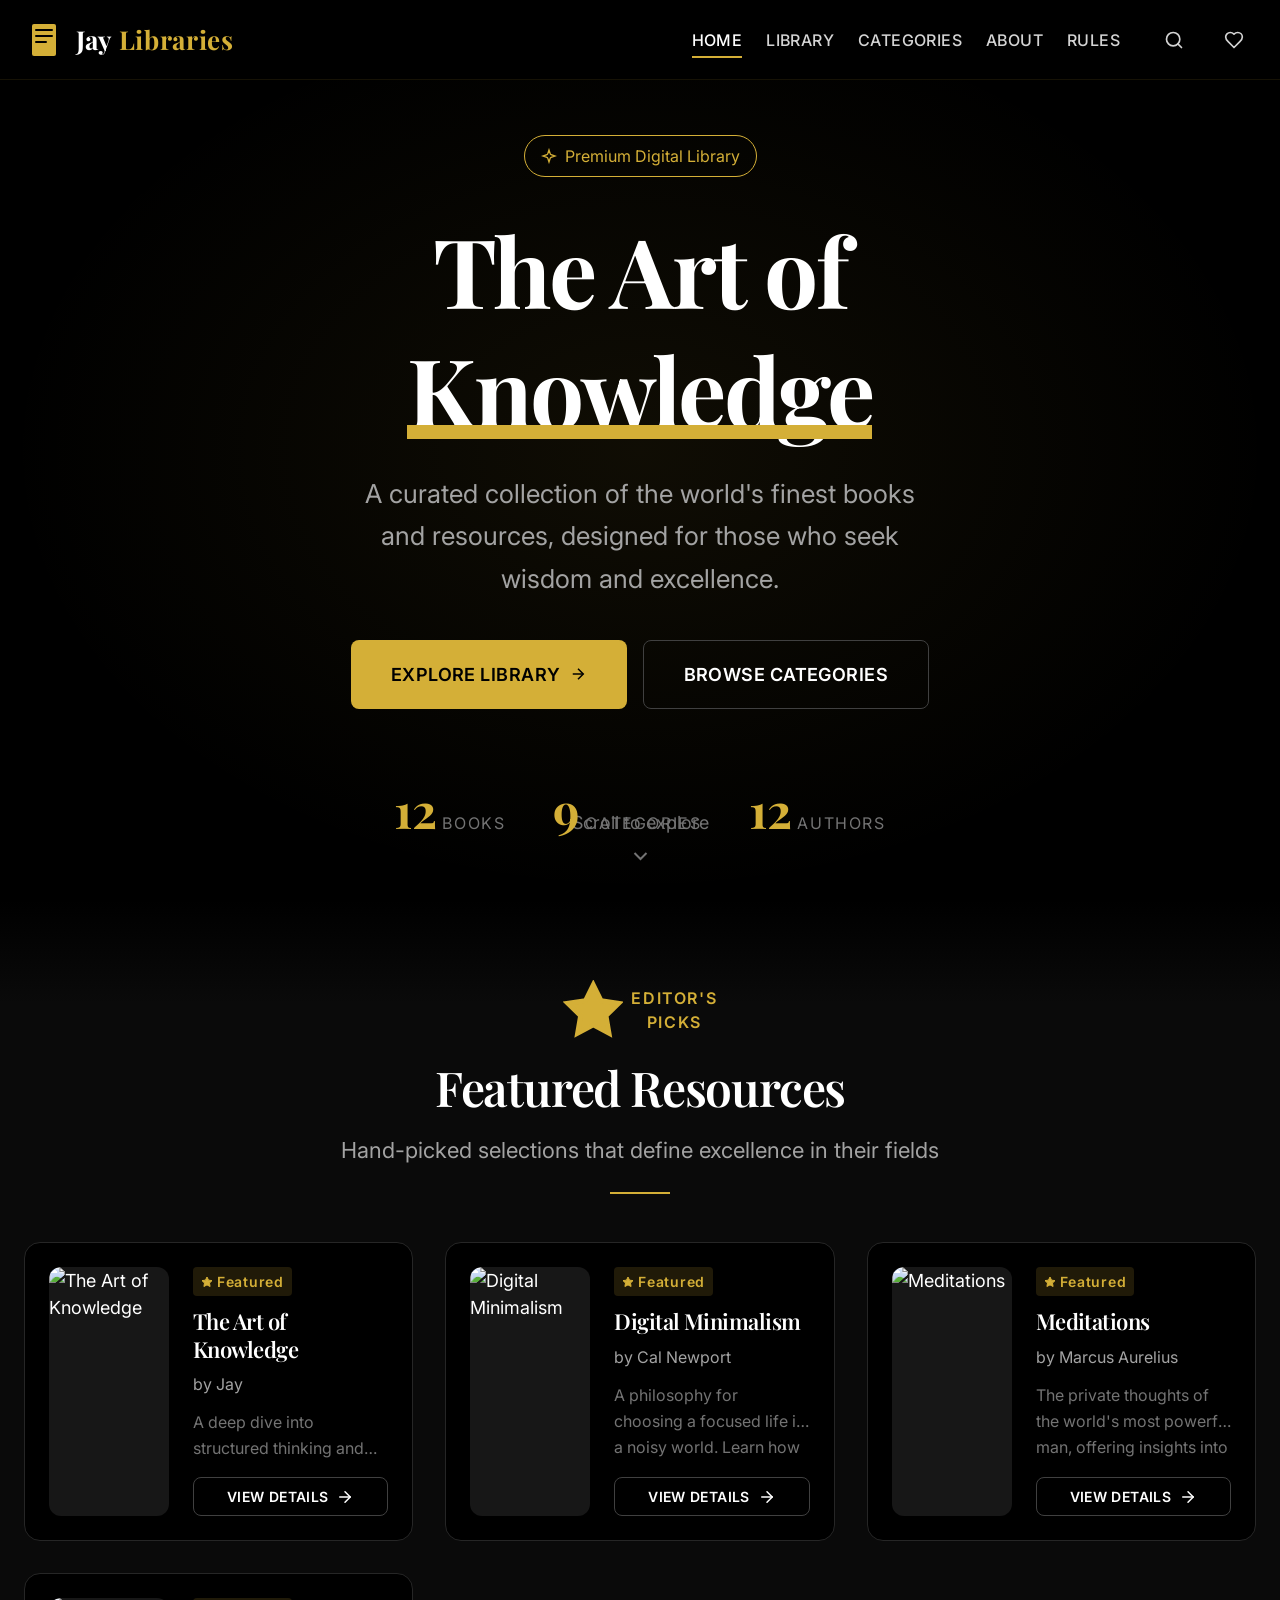
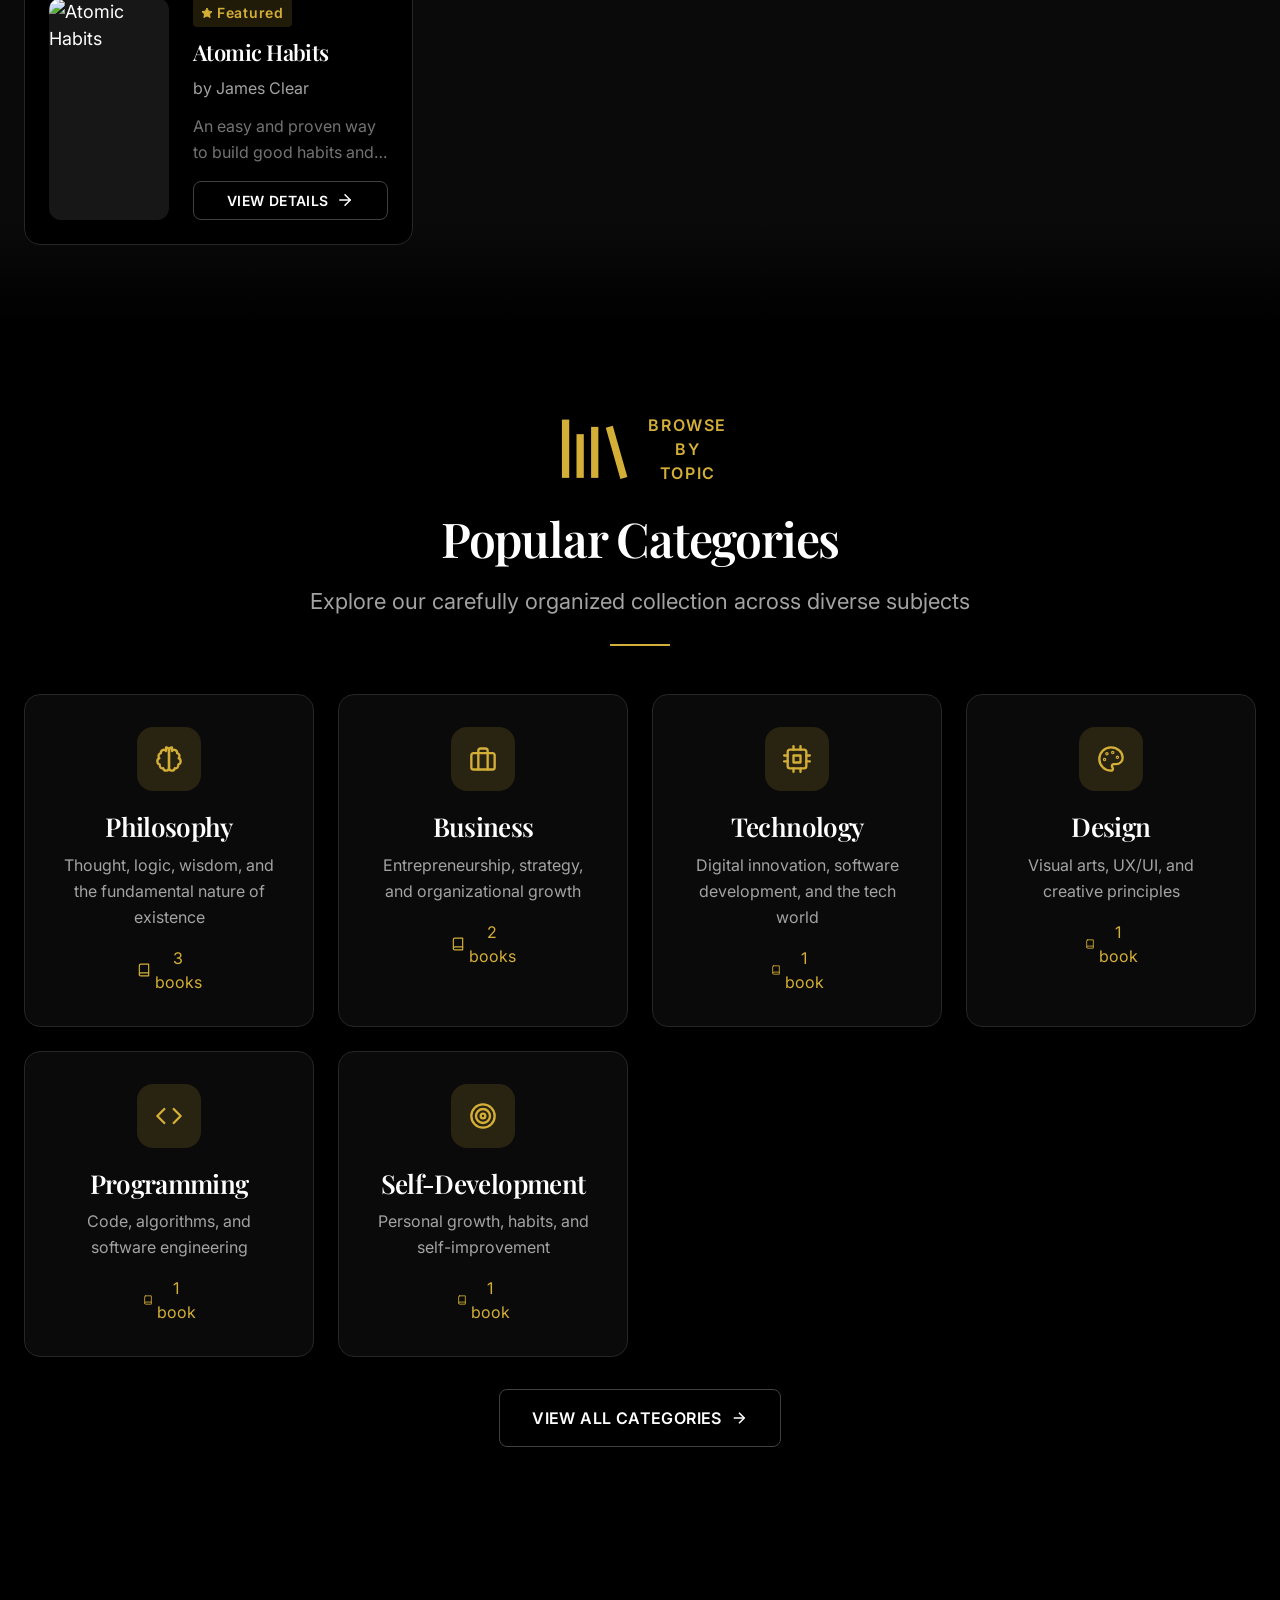
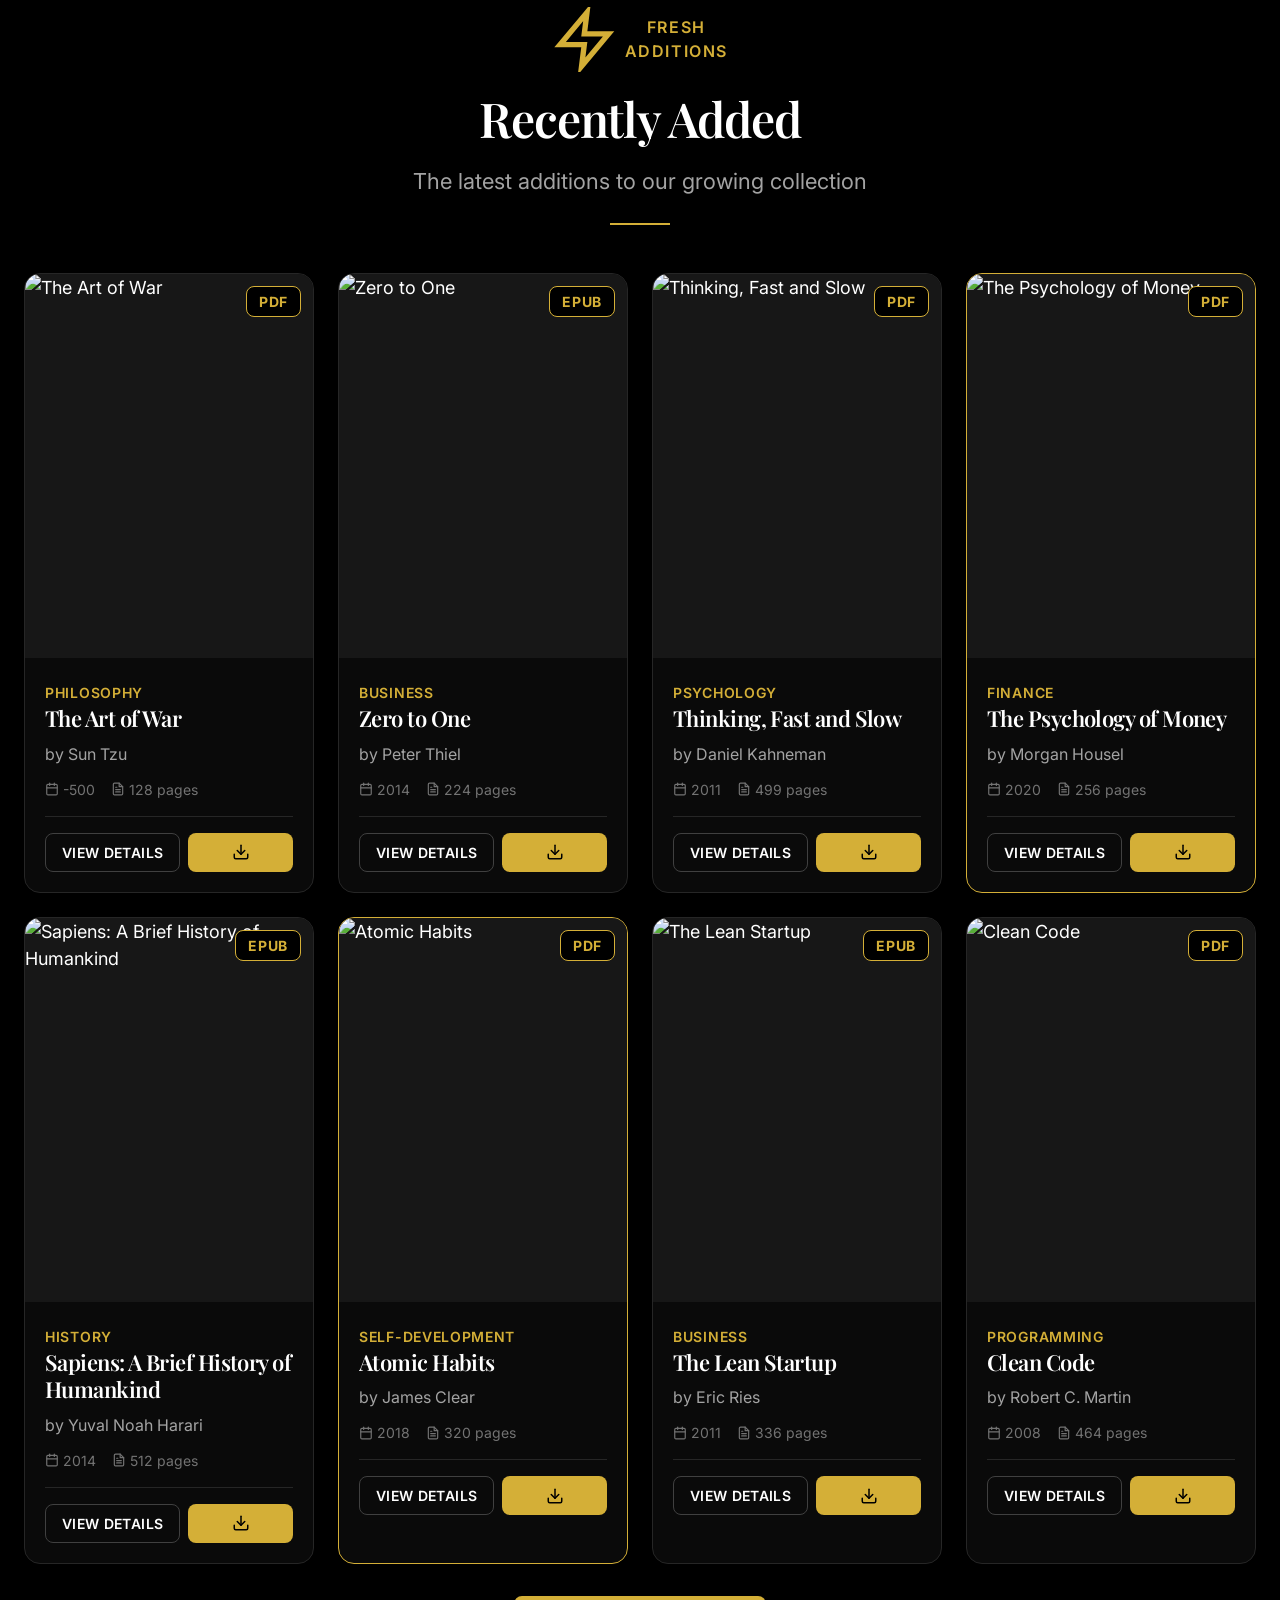
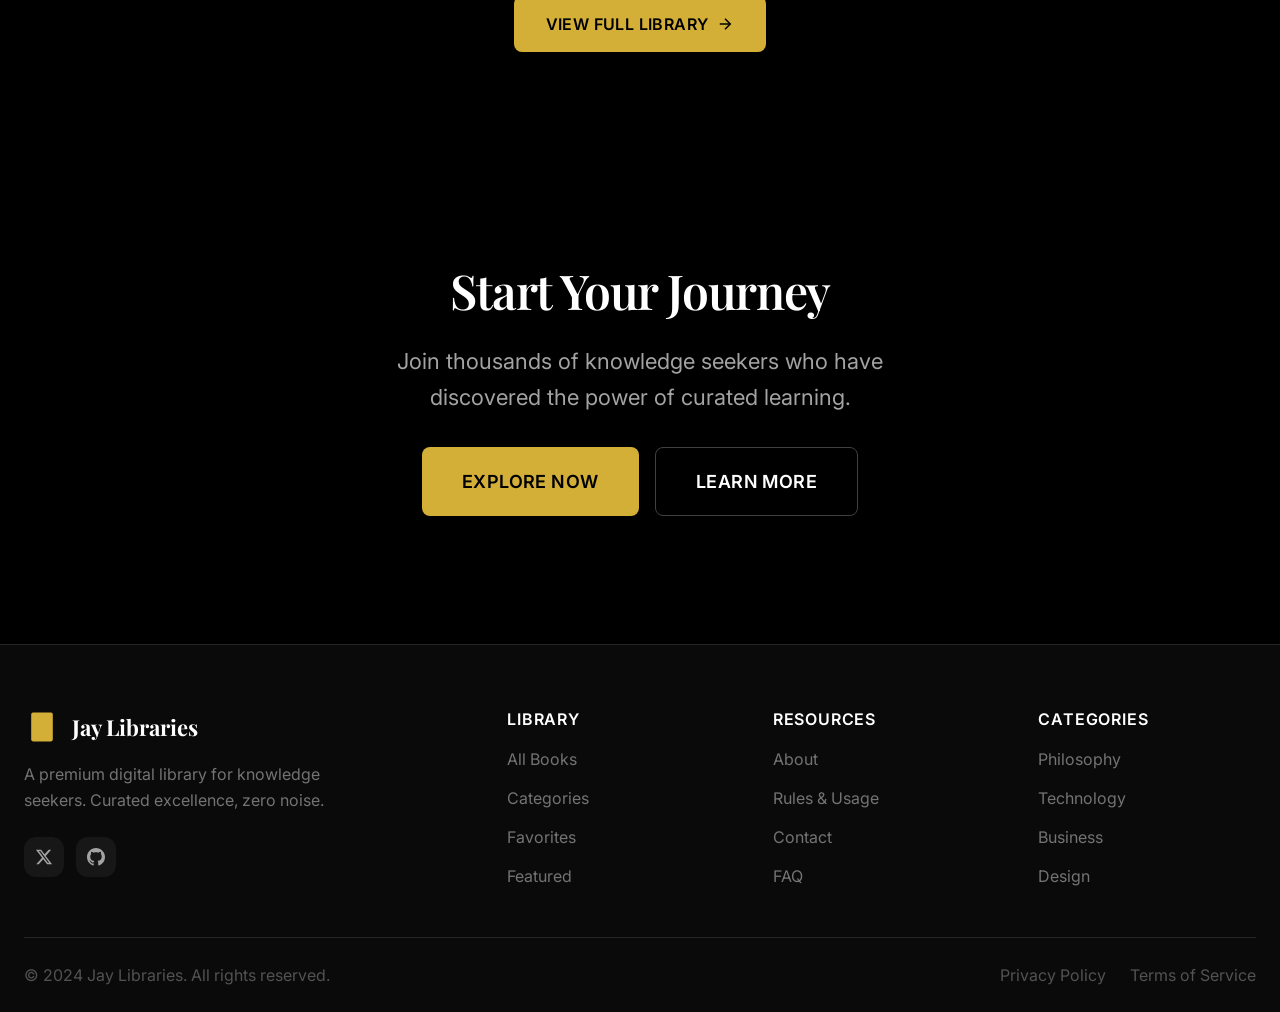
==== index.html @ 4706950d "Create index.html" ====
<!DOCTYPE html>
<html lang="en">
<head>
  <meta charset="UTF-8">
  <meta name="viewport" content="width=device-width, initial-scale=1.0">
  <meta name="description" content="Jay Libraries - A premium digital library platform for knowledge seekers. Discover curated books, articles, and resources.">
  <meta name="keywords" content="digital library, books, ebooks, knowledge, reading">
  <meta name="author" content="Jay Libraries">
  
  <!-- Open Graph -->
  <meta property="og:title" content="Jay Libraries - Premium Digital Library">
  <meta property="og:description" content="Discover curated books and resources for knowledge seekers.">
  <meta property="og:type" content="website">
  <meta property="og:url" content="https://jaylibraries.com">
  
  <!-- Favicon -->
  <link rel="icon" type="image/svg+xml" href="/assets/icons/favicon.svg">
  
  <!-- Fonts -->
  <link rel="preconnect" href="https://fonts.googleapis.com">
  <link rel="preconnect" href="https://fonts.gstatic.com" crossorigin>
  <link href="https://fonts.googleapis.com/css2?family=Inter:wght@400;500;600;700&family=Playfair+Display:wght@500;600;700&display=swap" rel="stylesheet">
  
  <!-- Styles -->
  <link rel="stylesheet" href="/assets/css/style.css">
  
  <title>Jay Libraries - Premium Digital Library</title>
</head>
<body>
  <!-- Header -->
  <header class="header">
    <div class="container header-inner">
      <a href="index.html" class="logo">
        <svg class="logo-icon" viewBox="0 0 40 40" fill="currentColor">
          <path d="M8 6a2 2 0 0 1 2-2h20a2 2 0 0 1 2 2v28a2 2 0 0 1-2 2H10a2 2 0 0 1-2-2V6z"/>
          <path d="M12 10h16M12 16h16M12 22h10" stroke="#000" stroke-width="2" stroke-linecap="round"/>
        </svg>
        <span class="logo-text">Jay <span>Libraries</span></span>
      </a>

      <nav class="nav">
        <ul class="nav-list">
          <li><a href="index.html" class="nav-link active">Home</a></li>
          <li><a href="library.html" class="nav-link">Library</a></li>
          <li><a href="categories.html" class="nav-link">Categories</a></li>
          <li><a href="about.html" class="nav-link">About</a></li>
          <li><a href="rules.html" class="nav-link">Rules</a></li>
        </ul>

        <div class="nav-actions">
          <button class="search-toggle" aria-label="Open search">
            <svg xmlns="http://www.w3.org/2000/svg" viewBox="0 0 24 24" fill="none" stroke="currentColor" stroke-width="2" stroke-linecap="round" stroke-linejoin="round"><circle cx="11" cy="11" r="8"/><path d="m21 21-4.35-4.35"/></svg>
          </button>
          <a href="favorites.html" class="favorites-toggle" aria-label="View favorites">
            <svg xmlns="http://www.w3.org/2000/svg" viewBox="0 0 24 24" fill="none" stroke="currentColor" stroke-width="2" stroke-linecap="round" stroke-linejoin="round"><path d="M19 14c1.49-1.46 3-3.21 3-5.5A5.5 5.5 0 0 0 16.5 3c-1.76 0-3 .5-4.5 2-1.5-1.5-2.74-2-4.5-2A5.5 5.5 0 0 0 2 8.5c0 2.3 1.5 4.05 3 5.5l7 7Z"/></svg>
            <span class="favorites-badge" style="display: none;">0</span>
          </a>
        </div>

        <button class="mobile-menu-toggle" aria-label="Toggle menu">
          <span></span>
          <span></span>
          <span></span>
        </button>
      </nav>
    </div>
  </header>

  <!-- Search Modal -->
  <div class="search-modal" role="dialog" aria-label="Search">
    <div class="search-modal-header">
      <svg class="search-modal-icon" xmlns="http://www.w3.org/2000/svg" viewBox="0 0 24 24" fill="none" stroke="currentColor" stroke-width="2"><circle cx="11" cy="11" r="8"/><path d="m21 21-4.35-4.35"/></svg>
      <input type="text" class="search-modal-input" placeholder="Search books, authors, categories..." autocomplete="off">
      <button class="search-modal-close" aria-label="Close search">
        <svg xmlns="http://www.w3.org/2000/svg" viewBox="0 0 24 24" fill="none" stroke="currentColor" stroke-width="2"><line x1="18" y1="6" x2="6" y2="18"/><line x1="6" y1="6" x2="18" y2="18"/></svg>
      </button>
    </div>
    <div class="search-modal-body" id="search-results"></div>
  </div>

  <!-- Main Content -->
  <main>
    <!-- Hero Section -->
    <section class="hero">
      <div class="hero-content">
        <span class="hero-badge">
          <svg xmlns="http://www.w3.org/2000/svg" viewBox="0 0 24 24" fill="none" stroke="currentColor" stroke-width="2"><path d="m12 3-1.912 5.813a2 2 0 0 1-1.275 1.275L3 12l5.813 1.912a2 2 0 0 1 1.275 1.275L12 21l1.912-5.813a2 2 0 0 1 1.275-1.275L21 12l-5.813-1.912a2 2 0 0 1-1.275-1.275L12 3Z"/></svg>
          Premium Digital Library
        </span>
        
        <h1 class="hero-title">
          The Art of<br>
          <span class="hero-title-highlight">Knowledge</span>
        </h1>
        
        <p class="hero-subtitle">
          A curated collection of the world's finest books and resources, 
          designed for those who seek wisdom and excellence.
        </p>
        
        <div class="hero-actions">
          <a href="library.html" class="btn btn-primary btn-lg">
            Explore Library
            <svg xmlns="http://www.w3.org/2000/svg" viewBox="0 0 24 24" fill="none" stroke="currentColor" stroke-width="2"><line x1="5" y1="12" x2="19" y2="12"/><polyline points="12 5 19 12 12 19"/></svg>
          </a>
          <a href="categories.html" class="btn btn-secondary btn-lg">
            Browse Categories
          </a>
        </div>

        <div class="hero-stats">
          <div class="hero-stat">
            <span class="hero-stat-value" id="stat-books">0</span>
            <span class="hero-stat-label">Books</span>
          </div>
          <div class="hero-stat">
            <span class="hero-stat-value" id="stat-categories">0</span>
            <span class="hero-stat-label">Categories</span>
          </div>
          <div class="hero-stat">
            <span class="hero-stat-value" id="stat-authors">0</span>
            <span class="hero-stat-label">Authors</span>
          </div>
        </div>
      </div>

      <div class="hero-scroll-indicator">
        <span>Scroll to explore</span>
        <svg xmlns="http://www.w3.org/2000/svg" viewBox="0 0 24 24" fill="none" stroke="currentColor" stroke-width="2"><polyline points="6 9 12 15 18 9"/></svg>
      </div>
    </section>

    <!-- Featured Section -->
    <section class="section featured-section">
      <div class="container">
        <div class="section-header">
          <span class="section-badge">
            <svg xmlns="http://www.w3.org/2000/svg" viewBox="0 0 24 24" fill="currentColor" stroke="currentColor" stroke-width="2"><polygon points="12 2 15.09 8.26 22 9.27 17 14.14 18.18 21.02 12 17.77 5.82 21.02 7 14.14 2 9.27 8.91 8.26 12 2"/></svg>
            Editor's Picks
          </span>
          <h2 class="section-title">Featured Resources</h2>
          <p class="section-description">
            Hand-picked selections that define excellence in their fields
          </p>
          <div class="section-divider"></div>
        </div>

        <div class="featured-grid" id="featured-books">
          <!-- Populated by JavaScript -->
        </div>
      </div>
    </section>

    <!-- Categories Section -->
    <section class="section">
      <div class="container">
        <div class="section-header">
          <span class="section-badge">
            <svg xmlns="http://www.w3.org/2000/svg" viewBox="0 0 24 24" fill="none" stroke="currentColor" stroke-width="2"><path d="m16 6 4 14"/><path d="M12 6v14"/><path d="M8 8v12"/><path d="M4 4v16"/></svg>
            Browse by Topic
          </span>
          <h2 class="section-title">Popular Categories</h2>
          <p class="section-description">
            Explore our carefully organized collection across diverse subjects
          </p>
          <div class="section-divider"></div>
        </div>

        <div class="categories-grid" id="popular-categories">
          <!-- Populated by JavaScript -->
        </div>

        <div class="text-center mt-8">
          <a href="categories.html" class="btn btn-secondary">
            View All Categories
            <svg xmlns="http://www.w3.org/2000/svg" viewBox="0 0 24 24" fill="none" stroke="currentColor" stroke-width="2"><line x1="5" y1="12" x2="19" y2="12"/><polyline points="12 5 19 12 12 19"/></svg>
          </a>
        </div>
      </div>
    </section>

    <!-- Recently Added Section -->
    <section class="section">
      <div class="container">
        <div class="section-header">
          <span class="section-badge">
            <svg xmlns="http://www.w3.org/2000/svg" viewBox="0 0 24 24" fill="none" stroke="currentColor" stroke-width="2"><polygon points="13 2 3 14 12 14 11 22 21 10 12 10 13 2"/></svg>
            Fresh Additions
          </span>
          <h2 class="section-title">Recently Added</h2>
          <p class="section-description">
            The latest additions to our growing collection
          </p>
          <div class="section-divider"></div>
        </div>

        <div class="books-grid" id="recent-books">
          <!-- Populated by JavaScript -->
        </div>

        <div class="text-center mt-8">
          <a href="library.html" class="btn btn-primary">
            View Full Library
            <svg xmlns="http://www.w3.org/2000/svg" viewBox="0 0 24 24" fill="none" stroke="currentColor" stroke-width="2"><line x1="5" y1="12" x2="19" y2="12"/><polyline points="12 5 19 12 12 19"/></svg>
          </a>
        </div>
      </div>
    </section>

    <!-- CTA Section -->
    <section class="section section-lg">
      <div class="container">
        <div class="text-center" style="max-width: 600px; margin: 0 auto;">
          <h2 class="section-title" style="font-size: var(--text-3xl); margin-bottom: var(--space-6);">
            Start Your Journey
          </h2>
          <p class="section-description" style="margin-bottom: var(--space-8);">
            Join thousands of knowledge seekers who have discovered the power of curated learning.
          </p>
          <div class="flex justify-center gap-4">
            <a href="library.html" class="btn btn-primary btn-lg">
              Explore Now
            </a>
            <a href="about.html" class="btn btn-secondary btn-lg">
              Learn More
            </a>
          </div>
        </div>
      </div>
    </section>
  </main>

  <!-- Footer -->
  <footer class="footer">
    <div class="container">
      <div class="footer-grid">
        <div class="footer-brand">
          <div class="footer-logo">
            <svg viewBox="0 0 40 40" fill="currentColor">
              <path d="M8 6a2 2 0 0 1 2-2h20a2 2 0 0 1 2 2v28a2 2 0 0 1-2 2H10a2 2 0 0 1-2-2V6z"/>
            </svg>
            <span>Jay Libraries</span>
          </div>
          <p class="footer-tagline">
            A premium digital library for knowledge seekers. 
            Curated excellence, zero noise.
          </p>
          <div class="footer-social">
            <a href="#" aria-label="Twitter">
              <svg xmlns="http://www.w3.org/2000/svg" viewBox="0 0 24 24" fill="currentColor"><path d="M18.244 2.25h3.308l-7.227 8.26 8.502 11.24H16.17l-5.214-6.817L4.99 21.75H1.68l7.73-8.835L1.254 2.25H8.08l4.713 6.231zm-1.161 17.52h1.833L7.084 4.126H5.117z"/></svg>
            </a>
            <a href="#" aria-label="GitHub">
              <svg xmlns="http://www.w3.org/2000/svg" viewBox="0 0 24 24" fill="currentColor"><path d="M12 0c-6.626 0-12 5.373-12 12 0 5.302 3.438 9.8 8.207 11.387.599.111.793-.261.793-.577v-2.234c-3.338.726-4.033-1.416-4.033-1.416-.546-1.387-1.333-1.756-1.333-1.756-1.089-.745.083-.729.083-.729 1.205.084 1.839 1.237 1.839 1.237 1.07 1.834 2.807 1.304 3.492.997.107-.775.418-1.305.762-1.604-2.665-.305-5.467-1.334-5.467-5.931 0-1.311.469-2.381 1.236-3.221-.124-.303-.535-1.524.117-3.176 0 0 1.008-.322 3.301 1.23.957-.266 1.983-.399 3.003-.404 1.02.005 2.047.138 3.006.404 2.291-1.552 3.297-1.23 3.297-1.23.653 1.653.242 2.874.118 3.176.77.84 1.235 1.911 1.235 3.221 0 4.609-2.807 5.624-5.479 5.921.43.372.823 1.102.823 2.222v3.293c0 .319.192.694.801.576 4.765-1.589 8.199-6.086 8.199-11.386 0-6.627-5.373-12-12-12z"/></svg>
            </a>
          </div>
        </div>

        <div class="footer-column">
          <h4>Library</h4>
          <ul class="footer-links">
            <li><a href="library.html">All Books</a></li>
            <li><a href="categories.html">Categories</a></li>
            <li><a href="favorites.html">Favorites</a></li>
            <li><a href="library.html?featured=true">Featured</a></li>
          </ul>
        </div>

        <div class="footer-column">
          <h4>Resources</h4>
          <ul class="footer-links">
            <li><a href="about.html">About</a></li>
            <li><a href="rules.html">Rules & Usage</a></li>
            <li><a href="#">Contact</a></li>
            <li><a href="#">FAQ</a></li>
          </ul>
        </div>

        <div class="footer-column">
          <h4>Categories</h4>
          <ul class="footer-links">
            <li><a href="library.html?category=Philosophy">Philosophy</a></li>
            <li><a href="library.html?category=Technology">Technology</a></li>
            <li><a href="library.html?category=Business">Business</a></li>
            <li><a href="library.html?category=Design">Design</a></li>
          </ul>
        </div>
      </div>

      <div class="footer-bottom">
        <p>&copy; 2024 Jay Libraries. All rights reserved.</p>
        <div class="footer-bottom-links">
          <a href="#">Privacy Policy</a>
          <a href="#">Terms of Service</a>
        </div>
      </div>
    </div>
  </footer>

  <!-- Scripts -->
  <script src="/assets/js/utils.js"></script>
  <script src="/assets/js/app.js"></script>
</body>
</html>
---- assets/css/style.css ----
/* ═══════════════════════════════════════════════════════════
   JAY LIBRARIES - Premium Digital Library Design System
   Version: 1.0.0
   ═══════════════════════════════════════════════════════════ */

/* ─────────────────────────────────────────────────────────────
   CSS CUSTOM PROPERTIES (Design Tokens)
   ───────────────────────────────────────────────────────────── */
:root {
  /* Color System - STRICT */
  --color-primary: #000000;
  --color-secondary: #FFFFFF;
  --color-accent: #D4AF37;
  --color-accent-hover: #E5C158;
  --color-accent-muted: rgba(212, 175, 55, 0.15);
  --color-accent-glow: rgba(212, 175, 55, 0.3);
  
  /* Neutral Shades */
  --gray-50: #FAFAFA;
  --gray-100: #F5F5F5;
  --gray-200: #E5E5E5;
  --gray-300: #D4D4D4;
  --gray-400: #A3A3A3;
  --gray-500: #737373;
  --gray-600: #525252;
  --gray-700: #404040;
  --gray-800: #262626;
  --gray-900: #171717;
  --gray-950: #0A0A0A;
  
  /* Typography */
  --font-serif: 'Playfair Display', Georgia, 'Times New Roman', serif;
  --font-sans: 'Inter', -apple-system, BlinkMacSystemFont, 'Segoe UI', sans-serif;
  --font-mono: 'JetBrains Mono', 'Fira Code', monospace;
  
  /* Font Sizes - Fluid Typography */
  --text-xs: clamp(0.75rem, 0.7rem + 0.25vw, 0.875rem);
  --text-sm: clamp(0.875rem, 0.8rem + 0.375vw, 1rem);
  --text-base: clamp(1rem, 0.925rem + 0.375vw, 1.125rem);
  --text-lg: clamp(1.125rem, 1rem + 0.625vw, 1.375rem);
  --text-xl: clamp(1.25rem, 1.1rem + 0.75vw, 1.625rem);
  --text-2xl: clamp(1.5rem, 1.25rem + 1.25vw, 2.25rem);
  --text-3xl: clamp(1.875rem, 1.5rem + 1.875vw, 3rem);
  --text-4xl: clamp(2.25rem, 1.75rem + 2.5vw, 4rem);
  --text-5xl: clamp(3rem, 2rem + 5vw, 6rem);
  
  /* Line Heights */
  --leading-none: 1;
  --leading-tight: 1.25;
  --leading-snug: 1.375;
  --leading-normal: 1.5;
  --leading-relaxed: 1.625;
  --leading-loose: 2;
  
  /* Letter Spacing */
  --tracking-tighter: -0.05em;
  --tracking-tight: -0.025em;
  --tracking-normal: 0;
  --tracking-wide: 0.025em;
  --tracking-wider: 0.05em;
  --tracking-widest: 0.1em;
  
  /* Spacing Scale */
  --space-0: 0;
  --space-1: 0.25rem;
  --space-2: 0.5rem;
  --space-3: 0.75rem;
  --space-4: 1rem;
  --space-5: 1.25rem;
  --space-6: 1.5rem;
  --space-8: 2rem;
  --space-10: 2.5rem;
  --space-12: 3rem;
  --space-16: 4rem;
  --space-20: 5rem;
  --space-24: 6rem;
  --space-32: 8rem;
  
  /* Border Radius */
  --radius-none: 0;
  --radius-sm: 0.25rem;
  --radius-md: 0.5rem;
  --radius-lg: 0.75rem;
  --radius-xl: 1rem;
  --radius-2xl: 1.5rem;
  --radius-full: 9999px;
  
  /* Shadows */
  --shadow-sm: 0 1px 2px 0 rgba(0, 0, 0, 0.05);
  --shadow-md: 0 4px 6px -1px rgba(0, 0, 0, 0.1), 0 2px 4px -2px rgba(0, 0, 0, 0.1);
  --shadow-lg: 0 10px 15px -3px rgba(0, 0, 0, 0.1), 0 4px 6px -4px rgba(0, 0, 0, 0.1);
  --shadow-xl: 0 20px 25px -5px rgba(0, 0, 0, 0.1), 0 8px 10px -6px rgba(0, 0, 0, 0.1);
  --shadow-2xl: 0 25px 50px -12px rgba(0, 0, 0, 0.25);
  --shadow-gold: 0 0 20px rgba(212, 175, 55, 0.3);
  --shadow-gold-lg: 0 0 40px rgba(212, 175, 55, 0.4);
  
  /* Transitions */
  --transition-fast: 150ms cubic-bezier(0.4, 0, 0.2, 1);
  --transition-base: 300ms cubic-bezier(0.4, 0, 0.2, 1);
  --transition-slow: 500ms cubic-bezier(0.4, 0, 0.2, 1);
  --transition-bounce: 500ms cubic-bezier(0.68, -0.55, 0.265, 1.55);
  
  /* Z-Index Scale */
  --z-dropdown: 100;
  --z-sticky: 200;
  --z-fixed: 300;
  --z-modal-backdrop: 400;
  --z-modal: 500;
  --z-popover: 600;
  --z-tooltip: 700;
  
  /* Layout */
  --container-sm: 640px;
  --container-md: 768px;
  --container-lg: 1024px;
  --container-xl: 1280px;
  --container-2xl: 1536px;
  
  /* Header Height */
  --header-height: 80px;
}

/* ─────────────────────────────────────────────────────────────
   RESET & BASE STYLES
   ───────────────────────────────────────────────────────────── */
*, *::before, *::after {
  box-sizing: border-box;
  margin: 0;
  padding: 0;
}

html {
  scroll-behavior: smooth;
  -webkit-font-smoothing: antialiased;
  -moz-osx-font-smoothing: grayscale;
  text-rendering: optimizeLegibility;
}

body {
  font-family: var(--font-sans);
  font-size: var(--text-base);
  line-height: var(--leading-normal);
  color: var(--color-secondary);
  background-color: var(--color-primary);
  min-height: 100vh;
  overflow-x: hidden;
}

/* Selection */
::selection {
  background-color: var(--color-accent);
  color: var(--color-primary);
}

/* Focus Styles */
:focus-visible {
  outline: 2px solid var(--color-accent);
  outline-offset: 2px;
}

/* Links */
a {
  color: inherit;
  text-decoration: none;
  transition: color var(--transition-fast);
}

/* Images */
img, picture, video, canvas, svg {
  display: block;
  max-width: 100%;
  height: auto;
}

/* Lists */
ul, ol {
  list-style: none;
}

/* Buttons */
button {
  font-family: inherit;
  font-size: inherit;
  cursor: pointer;
  border: none;
  background: none;
}

/* Inputs */
input, textarea, select {
  font-family: inherit;
  font-size: inherit;
}

/* ─────────────────────────────────────────────────────────────
   TYPOGRAPHY
   ───────────────────────────────────────────────────────────── */
h1, h2, h3, h4, h5, h6 {
  font-family: var(--font-serif);
  font-weight: 600;
  line-height: var(--leading-tight);
  letter-spacing: var(--tracking-tight);
}

h1 { font-size: var(--text-4xl); }
h2 { font-size: var(--text-3xl); }
h3 { font-size: var(--text-2xl); }
h4 { font-size: var(--text-xl); }
h5 { font-size: var(--text-lg); }
h6 { font-size: var(--text-base); }

p {
  line-height: var(--leading-relaxed);
}

.text-accent {
  color: var(--color-accent);
}

.text-muted {
  color: var(--gray-400);
}

/* ─────────────────────────────────────────────────────────────
   LAYOUT UTILITIES
   ───────────────────────────────────────────────────────────── */
.container {
  width: 100%;
  max-width: var(--container-xl);
  margin-inline: auto;
  padding-inline: var(--space-6);
}

.container-narrow {
  max-width: var(--container-lg);
}

.container-wide {
  max-width: var(--container-2xl);
}

.section {
  padding-block: var(--space-20);
}

.section-lg {
  padding-block: var(--space-32);
}

/* ─────────────────────────────────────────────────────────────
   HEADER & NAVIGATION
   ───────────────────────────────────────────────────────────── */
.header {
  position: fixed;
  top: 0;
  left: 0;
  right: 0;
  height: var(--header-height);
  background: rgba(0, 0, 0, 0.95);
  backdrop-filter: blur(20px);
  -webkit-backdrop-filter: blur(20px);
  border-bottom: 1px solid rgba(212, 175, 55, 0.1);
  z-index: var(--z-fixed);
  transition: all var(--transition-base);
}

.header.scrolled {
  background: rgba(0, 0, 0, 0.98);
  box-shadow: 0 4px 30px rgba(0, 0, 0, 0.3);
}

.header-inner {
  display: flex;
  align-items: center;
  justify-content: space-between;
  height: 100%;
}

.logo {
  display: flex;
  align-items: center;
  gap: var(--space-3);
}

.logo-icon {
  width: 40px;
  height: 40px;
  fill: var(--color-accent);
  transition: transform var(--transition-base);
}

.logo:hover .logo-icon {
  transform: rotate(-10deg) scale(1.05);
}

.logo-text {
  font-family: var(--font-serif);
  font-size: var(--text-xl);
  font-weight: 700;
  letter-spacing: var(--tracking-wide);
}

.logo-text span {
  color: var(--color-accent);
}

.nav {
  display: flex;
  align-items: center;
  gap: var(--space-8);
}

.nav-list {
  display: flex;
  align-items: center;
  gap: var(--space-6);
}

.nav-link {
  position: relative;
  font-size: var(--text-sm);
  font-weight: 500;
  letter-spacing: var(--tracking-wide);
  text-transform: uppercase;
  color: var(--gray-300);
  padding: var(--space-2) 0;
  transition: color var(--transition-fast);
}

.nav-link::after {
  content: '';
  position: absolute;
  bottom: 0;
  left: 0;
  width: 0;
  height: 2px;
  background: var(--color-accent);
  transition: width var(--transition-base);
}

.nav-link:hover,
.nav-link.active {
  color: var(--color-secondary);
}

.nav-link:hover::after,
.nav-link.active::after {
  width: 100%;
}

.nav-actions {
  display: flex;
  align-items: center;
  gap: var(--space-4);
}

/* Search Toggle Button */
.search-toggle {
  width: 44px;
  height: 44px;
  display: flex;
  align-items: center;
  justify-content: center;
  border-radius: var(--radius-full);
  color: var(--gray-300);
  transition: all var(--transition-fast);
}

.search-toggle:hover {
  color: var(--color-accent);
  background: var(--color-accent-muted);
}

.search-toggle svg {
  width: 20px;
  height: 20px;
}

/* Favorites Badge */
.favorites-toggle {
  position: relative;
  width: 44px;
  height: 44px;
  display: flex;
  align-items: center;
  justify-content: center;
  border-radius: var(--radius-full);
  color: var(--gray-300);
  transition: all var(--transition-fast);
}

.favorites-toggle:hover {
  color: var(--color-accent);
  background: var(--color-accent-muted);
}

.favorites-toggle svg {
  width: 20px;
  height: 20px;
}

.favorites-badge {
  position: absolute;
  top: 4px;
  right: 4px;
  min-width: 18px;
  height: 18px;
  display: flex;
  align-items: center;
  justify-content: center;
  font-size: 10px;
  font-weight: 700;
  background: var(--color-accent);
  color: var(--color-primary);
  border-radius: var(--radius-full);
  padding: 0 4px;
}

/* Mobile Menu Toggle */
.mobile-menu-toggle {
  display: none;
  width: 44px;
  height: 44px;
  flex-direction: column;
  align-items: center;
  justify-content: center;
  gap: 6px;
  padding: 0;
}

.mobile-menu-toggle span {
  display: block;
  width: 24px;
  height: 2px;
  background: var(--color-secondary);
  border-radius: var(--radius-full);
  transition: all var(--transition-fast);
}

.mobile-menu-toggle.active span:nth-child(1) {
  transform: rotate(45deg) translate(5px, 6px);
}

.mobile-menu-toggle.active span:nth-child(2) {
  opacity: 0;
}

.mobile-menu-toggle.active span:nth-child(3) {
  transform: rotate(-45deg) translate(5px, -6px);
}

@media (max-width: 1024px) {
  .nav-list {
    position: fixed;
    top: var(--header-height);
    left: 0;
    right: 0;
    bottom: 0;
    flex-direction: column;
    justify-content: center;
    gap: var(--space-8);
    background: var(--color-primary);
    opacity: 0;
    visibility: hidden;
    transition: all var(--transition-base);
  }

  .nav-list.active {
    opacity: 1;
    visibility: visible;
  }

  .nav-link {
    font-size: var(--text-2xl);
  }

  .mobile-menu-toggle {
    display: flex;
  }
}

/* ─────────────────────────────────────────────────────────────
   HERO SECTION
   ───────────────────────────────────────────────────────────── */
.hero {
  min-height: 100vh;
  display: flex;
  flex-direction: column;
  justify-content: center;
  align-items: center;
  text-align: center;
  padding-top: var(--header-height);
  position: relative;
  overflow: hidden;
}

.hero::before {
  content: '';
  position: absolute;
  top: 0;
  left: 0;
  right: 0;
  bottom: 0;
  background: radial-gradient(ellipse at center, var(--color-accent-muted) 0%, transparent 70%);
  opacity: 0.5;
  pointer-events: none;
}

.hero-content {
  position: relative;
  z-index: 1;
  max-width: 900px;
  padding: var(--space-8);
}

.hero-badge {
  display: inline-flex;
  align-items: center;
  gap: var(--space-2);
  padding: var(--space-2) var(--space-4);
  border: 1px solid var(--color-accent);
  border-radius: var(--radius-full);
  font-size: var(--text-sm);
  color: var(--color-accent);
  margin-bottom: var(--space-8);
  animation: fadeInUp 0.8s ease-out;
}

.hero-badge svg {
  width: 16px;
  height: 16px;
}

.hero-title {
  font-size: var(--text-5xl);
  font-weight: 700;
  margin-bottom: var(--space-6);
  animation: fadeInUp 0.8s ease-out 0.1s both;
}

.hero-title-highlight {
  position: relative;
  display: inline-block;
}

.hero-title-highlight::after {
  content: '';
  position: absolute;
  bottom: 0.1em;
  left: 0;
  right: 0;
  height: 0.15em;
  background: var(--color-accent);
  transform: scaleX(0);
  transform-origin: left;
  animation: underlineReveal 0.8s ease-out 0.8s forwards;
}

@keyframes underlineReveal {
  to { transform: scaleX(1); }
}

.hero-subtitle {
  font-size: var(--text-xl);
  color: var(--gray-400);
  max-width: 600px;
  margin-inline: auto;
  margin-bottom: var(--space-10);
  animation: fadeInUp 0.8s ease-out 0.2s both;
}

.hero-actions {
  display: flex;
  flex-wrap: wrap;
  justify-content: center;
  gap: var(--space-4);
  animation: fadeInUp 0.8s ease-out 0.3s both;
}

.hero-stats {
  display: flex;
  justify-content: center;
  gap: var(--space-12);
  margin-top: var(--space-16);
  animation: fadeInUp 0.8s ease-out 0.4s both;
}

.hero-stat {
  text-align: center;
}

.hero-stat-value {
  font-family: var(--font-serif);
  font-size: var(--text-3xl);
  font-weight: 700;
  color: var(--color-accent);
}

.hero-stat-label {
  font-size: var(--text-sm);
  color: var(--gray-500);
  text-transform: uppercase;
  letter-spacing: var(--tracking-widest);
  margin-top: var(--space-1);
}

.hero-scroll-indicator {
  position: absolute;
  bottom: var(--space-8);
  left: 50%;
  transform: translateX(-50%);
  display: flex;
  flex-direction: column;
  align-items: center;
  gap: var(--space-2);
  color: var(--gray-500);
  animation: bounce 2s infinite;
}

.hero-scroll-indicator svg {
  width: 24px;
  height: 24px;
}

@keyframes bounce {
  0%, 20%, 50%, 80%, 100% { transform: translateX(-50%) translateY(0); }
  40% { transform: translateX(-50%) translateY(-10px); }
  60% { transform: translateX(-50%) translateY(-5px); }
}

@keyframes fadeInUp {
  from {
    opacity: 0;
    transform: translateY(30px);
  }
  to {
    opacity: 1;
    transform: translateY(0);
  }
}

/* ─────────────────────────────────────────────────────────────
   BUTTONS
   ───────────────────────────────────────────────────────────── */
.btn {
  display: inline-flex;
  align-items: center;
  justify-content: center;
  gap: var(--space-2);
  padding: var(--space-4) var(--space-8);
  font-size: var(--text-sm);
  font-weight: 600;
  letter-spacing: var(--tracking-wide);
  text-transform: uppercase;
  border-radius: var(--radius-md);
  transition: all var(--transition-fast);
  white-space: nowrap;
}

.btn svg {
  width: 18px;
  height: 18px;
}

.btn-primary {
  background: var(--color-accent);
  color: var(--color-primary);
}

.btn-primary:hover {
  background: var(--color-accent-hover);
  box-shadow: var(--shadow-gold);
  transform: translateY(-2px);
}

.btn-secondary {
  background: transparent;
  color: var(--color-secondary);
  border: 1px solid var(--gray-700);
}

.btn-secondary:hover {
  border-color: var(--color-accent);
  color: var(--color-accent);
}

.btn-ghost {
  background: transparent;
  color: var(--color-secondary);
}

.btn-ghost:hover {
  background: rgba(255, 255, 255, 0.1);
}

.btn-icon {
  width: 44px;
  height: 44px;
  padding: 0;
  border-radius: var(--radius-full);
}

.btn-lg {
  padding: var(--space-5) var(--space-10);
  font-size: var(--text-base);
}

.btn-sm {
  padding: var(--space-2) var(--space-4);
  font-size: var(--text-xs);
}

/* ─────────────────────────────────────────────────────────────
   SECTION HEADERS
   ───────────────────────────────────────────────────────────── */
.section-header {
  text-align: center;
  max-width: 700px;
  margin-inline: auto;
  margin-bottom: var(--space-12);
}

.section-header-left {
  text-align: left;
  margin-inline: 0;
}

.section-badge {
  display: inline-flex;
  align-items: center;
  gap: var(--space-2);
  font-size: var(--text-sm);
  font-weight: 600;
  letter-spacing: var(--tracking-widest);
  text-transform: uppercase;
  color: var(--color-accent);
  margin-bottom: var(--space-4);
}

.section-title {
  margin-bottom: var(--space-4);
}

.section-description {
  color: var(--gray-400);
  font-size: var(--text-lg);
}

.section-divider {
  width: 60px;
  height: 2px;
  background: var(--color-accent);
  margin: var(--space-6) auto 0;
}

.section-header-left .section-divider {
  margin-left: 0;
}

/* ─────────────────────────────────────────────────────────────
   BOOK CARDS
   ───────────────────────────────────────────────────────────── */
.books-grid {
  display: grid;
  grid-template-columns: repeat(auto-fill, minmax(280px, 1fr));
  gap: var(--space-6);
}

.book-card {
  position: relative;
  background: var(--gray-950);
  border: 1px solid var(--gray-800);
  border-radius: var(--radius-xl);
  overflow: hidden;
  transition: all var(--transition-base);
}

.book-card:hover {
  border-color: var(--color-accent);
  transform: translateY(-4px);
  box-shadow: var(--shadow-gold);
}

.book-card-featured {
  border-color: var(--color-accent);
}

.book-card-featured::before {
  content: '';
  position: absolute;
  top: 0;
  left: 0;
  right: 0;
  height: 3px;
  background: linear-gradient(90deg, var(--color-accent), var(--color-accent-hover));
}

.book-card-image {
  position: relative;
  aspect-ratio: 3 / 4;
  background: var(--gray-900);
  overflow: hidden;
}

.book-card-image img {
  width: 100%;
  height: 100%;
  object-fit: cover;
  transition: transform var(--transition-slow);
}

.book-card:hover .book-card-image img {
  transform: scale(1.05);
}

.book-card-placeholder {
  position: absolute;
  inset: 0;
  display: flex;
  flex-direction: column;
  align-items: center;
  justify-content: center;
  background: linear-gradient(135deg, var(--gray-900), var(--gray-800));
}

.book-card-placeholder svg {
  width: 64px;
  height: 64px;
  color: var(--color-accent);
  opacity: 0.5;
}

.book-card-format {
  position: absolute;
  top: var(--space-3);
  right: var(--space-3);
  padding: var(--space-1) var(--space-3);
  background: var(--color-primary);
  color: var(--color-accent);
  font-size: var(--text-xs);
  font-weight: 700;
  letter-spacing: var(--tracking-wider);
  border-radius: var(--radius-md);
  border: 1px solid var(--color-accent);
}

.book-card-favorite {
  position: absolute;
  top: var(--space-3);
  left: var(--space-3);
  width: 36px;
  height: 36px;
  display: flex;
  align-items: center;
  justify-content: center;
  background: rgba(0, 0, 0, 0.8);
  border-radius: var(--radius-full);
  color: var(--gray-400);
  transition: all var(--transition-fast);
  opacity: 0;
  transform: scale(0.8);
}

.book-card:hover .book-card-favorite {
  opacity: 1;
  transform: scale(1);
}

.book-card-favorite:hover {
  color: var(--color-accent);
  background: rgba(0, 0, 0, 0.95);
}

.book-card-favorite.active {
  color: var(--color-accent);
}

.book-card-favorite.active svg {
  fill: var(--color-accent);
}

.book-card-favorite svg {
  width: 18px;
  height: 18px;
}

.book-card-content {
  padding: var(--space-5);
}

.book-card-category {
  font-size: var(--text-xs);
  font-weight: 600;
  letter-spacing: var(--tracking-wider);
  text-transform: uppercase;
  color: var(--color-accent);
  margin-bottom: var(--space-2);
}

.book-card-title {
  font-family: var(--font-serif);
  font-size: var(--text-lg);
  font-weight: 600;
  margin-bottom: var(--space-2);
  display: -webkit-box;
  -webkit-line-clamp: 2;
  -webkit-box-orient: vertical;
  overflow: hidden;
}

.book-card-author {
  font-size: var(--text-sm);
  color: var(--gray-400);
  margin-bottom: var(--space-3);
}

.book-card-meta {
  display: flex;
  align-items: center;
  gap: var(--space-4);
  font-size: var(--text-xs);
  color: var(--gray-500);
}

.book-card-meta-item {
  display: flex;
  align-items: center;
  gap: var(--space-1);
}

.book-card-meta-item svg {
  width: 14px;
  height: 14px;
}

.book-card-actions {
  display: flex;
  gap: var(--space-2);
  margin-top: var(--space-4);
  padding-top: var(--space-4);
  border-top: 1px solid var(--gray-800);
}

.book-card-actions .btn {
  flex: 1;
}

/* ─────────────────────────────────────────────────────────────
   CATEGORIES
   ───────────────────────────────────────────────────────────── */
.categories-grid {
  display: grid;
  grid-template-columns: repeat(auto-fill, minmax(250px, 1fr));
  gap: var(--space-6);
}

.category-card {
  position: relative;
  padding: var(--space-8);
  background: var(--gray-950);
  border: 1px solid var(--gray-800);
  border-radius: var(--radius-xl);
  text-align: center;
  transition: all var(--transition-base);
  overflow: hidden;
}

.category-card::before {
  content: '';
  position: absolute;
  top: 0;
  left: 0;
  right: 0;
  bottom: 0;
  background: radial-gradient(circle at center, var(--color-accent-muted) 0%, transparent 70%);
  opacity: 0;
  transition: opacity var(--transition-base);
}

.category-card:hover {
  border-color: var(--color-accent);
  transform: translateY(-4px);
}

.category-card:hover::before {
  opacity: 1;
}

.category-card-icon {
  position: relative;
  width: 64px;
  height: 64px;
  display: flex;
  align-items: center;
  justify-content: center;
  margin-inline: auto;
  margin-bottom: var(--space-5);
  background: var(--color-accent-muted);
  border-radius: var(--radius-xl);
  color: var(--color-accent);
  transition: all var(--transition-base);
}

.category-card:hover .category-card-icon {
  background: var(--color-accent);
  color: var(--color-primary);
  transform: scale(1.1);
}

.category-card-icon svg {
  width: 28px;
  height: 28px;
}

.category-card-name {
  position: relative;
  font-family: var(--font-serif);
  font-size: var(--text-xl);
  font-weight: 600;
  margin-bottom: var(--space-2);
}

.category-card-description {
  position: relative;
  font-size: var(--text-sm);
  color: var(--gray-400);
  margin-bottom: var(--space-4);
}

.category-card-count {
  position: relative;
  display: inline-flex;
  align-items: center;
  gap: var(--space-1);
  font-size: var(--text-sm);
  color: var(--color-accent);
}

/* ─────────────────────────────────────────────────────────────
   FEATURED SECTION
   ───────────────────────────────────────────────────────────── */
.featured-section {
  background: linear-gradient(180deg, transparent, var(--gray-950) 10%, var(--gray-950) 90%, transparent);
}

.featured-grid {
  display: grid;
  grid-template-columns: repeat(auto-fit, minmax(320px, 1fr));
  gap: var(--space-8);
}

.featured-card {
  display: flex;
  gap: var(--space-6);
  padding: var(--space-6);
  background: var(--color-primary);
  border: 1px solid var(--gray-800);
  border-radius: var(--radius-xl);
  transition: all var(--transition-base);
}

.featured-card:hover {
  border-color: var(--color-accent);
  box-shadow: var(--shadow-gold);
}

.featured-card-image {
  flex-shrink: 0;
  width: 120px;
  aspect-ratio: 3 / 4;
  background: var(--gray-900);
  border-radius: var(--radius-lg);
  overflow: hidden;
}

.featured-card-image img {
  width: 100%;
  height: 100%;
  object-fit: cover;
}

.featured-card-content {
  display: flex;
  flex-direction: column;
}

.featured-card-badge {
  display: inline-flex;
  align-items: center;
  gap: var(--space-1);
  width: fit-content;
  padding: var(--space-1) var(--space-2);
  background: var(--color-accent-muted);
  color: var(--color-accent);
  font-size: var(--text-xs);
  font-weight: 600;
  letter-spacing: var(--tracking-wider);
  border-radius: var(--radius-sm);
  margin-bottom: var(--space-3);
}

.featured-card-badge svg {
  width: 12px;
  height: 12px;
}

.featured-card-title {
  font-family: var(--font-serif);
  font-size: var(--text-lg);
  font-weight: 600;
  margin-bottom: var(--space-2);
}

.featured-card-author {
  font-size: var(--text-sm);
  color: var(--gray-400);
  margin-bottom: var(--space-3);
}

.featured-card-description {
  font-size: var(--text-sm);
  color: var(--gray-500);
  display: -webkit-box;
  -webkit-line-clamp: 2;
  -webkit-box-orient: vertical;
  overflow: hidden;
  flex: 1;
}

.featured-card-action {
  margin-top: var(--space-4);
}

/* ─────────────────────────────────────────────────────────────
   SEARCH MODAL
   ───────────────────────────────────────────────────────────── */
.search-modal {
  position: fixed;
  inset: 0;
  background: rgba(0, 0, 0, 0.95);
  z-index: var(--z-modal);
  display: flex;
  flex-direction: column;
  opacity: 0;
  visibility: hidden;
  transition: all var(--transition-base);
}

.search-modal.active {
  opacity: 1;
  visibility: visible;
}

.search-modal-header {
  display: flex;
  align-items: center;
  gap: var(--space-4);
  padding: var(--space-6);
  border-bottom: 1px solid var(--gray-800);
}

.search-modal-icon {
  width: 24px;
  height: 24px;
  color: var(--color-accent);
}

.search-modal-input {
  flex: 1;
  background: none;
  border: none;
  font-size: var(--text-xl);
  color: var(--color-secondary);
  outline: none;
}

.search-modal-input::placeholder {
  color: var(--gray-600);
}

.search-modal-close {
  display: flex;
  align-items: center;
  justify-content: center;
  width: 44px;
  height: 44px;
  color: var(--gray-400);
  border-radius: var(--radius-full);
  transition: all var(--transition-fast);
}

.search-modal-close:hover {
  color: var(--color-secondary);
  background: var(--gray-800);
}

.search-modal-close svg {
  width: 24px;
  height: 24px;
}

.search-modal-body {
  flex: 1;
  overflow-y: auto;
  padding: var(--space-6);
}

.search-results {
  display: flex;
  flex-direction: column;
  gap: var(--space-3);
}

.search-result-item {
  display: flex;
  align-items: center;
  gap: var(--space-4);
  padding: var(--space-4);
  background: var(--gray-950);
  border: 1px solid var(--gray-800);
  border-radius: var(--radius-lg);
  transition: all var(--transition-fast);
}

.search-result-item:hover {
  border-color: var(--color-accent);
  background: var(--color-accent-muted);
}

.search-result-icon {
  width: 48px;
  height: 48px;
  display: flex;
  align-items: center;
  justify-content: center;
  background: var(--gray-900);
  border-radius: var(--radius-md);
  color: var(--color-accent);
}

.search-result-icon svg {
  width: 24px;
  height: 24px;
}

.search-result-content {
  flex: 1;
}

.search-result-title {
  font-weight: 600;
  margin-bottom: var(--space-1);
}

.search-result-title mark {
  background: var(--color-accent);
  color: var(--color-primary);
  padding: 0 2px;
  border-radius: 2px;
}

.search-result-meta {
  font-size: var(--text-sm);
  color: var(--gray-500);
}

.search-result-arrow {
  color: var(--gray-600);
  transition: all var(--transition-fast);
}

.search-result-item:hover .search-result-arrow {
  color: var(--color-accent);
  transform: translateX(4px);
}

.search-result-arrow svg {
  width: 20px;
  height: 20px;
}

.search-empty {
  text-align: center;
  padding: var(--space-16) var(--space-6);
}

.search-empty-icon {
  width: 64px;
  height: 64px;
  margin-inline: auto;
  margin-bottom: var(--space-4);
  color: var(--gray-700);
}

.search-empty-title {
  font-size: var(--text-lg);
  margin-bottom: var(--space-2);
}

.search-empty-description {
  color: var(--gray-500);
}

.search-suggestions {
  margin-top: var(--space-8);
}

.search-suggestions-title {
  font-size: var(--text-sm);
  font-weight: 600;
  color: var(--gray-500);
  text-transform: uppercase;
  letter-spacing: var(--tracking-wider);
  margin-bottom: var(--space-4);
}

.search-suggestions-list {
  display: flex;
  flex-wrap: wrap;
  gap: var(--space-2);
}

.search-suggestion-tag {
  padding: var(--space-2) var(--space-4);
  background: var(--gray-900);
  border: 1px solid var(--gray-800);
  border-radius: var(--radius-full);
  font-size: var(--text-sm);
  color: var(--gray-300);
  transition: all var(--transition-fast);
}

.search-suggestion-tag:hover {
  border-color: var(--color-accent);
  color: var(--color-accent);
}

/* ─────────────────────────────────────────────────────────────
   FILTERS
   ───────────────────────────────────────────────────────────── */
.filters-bar {
  display: flex;
  flex-wrap: wrap;
  align-items: center;
  gap: var(--space-4);
  padding: var(--space-4) var(--space-6);
  background: var(--gray-950);
  border: 1px solid var(--gray-800);
  border-radius: var(--radius-xl);
  margin-bottom: var(--space-8);
}

.filters-search {
  flex: 1;
  min-width: 200px;
  position: relative;
}

.filters-search-input {
  width: 100%;
  padding: var(--space-3) var(--space-4) var(--space-3) var(--space-12);
  background: var(--color-primary);
  border: 1px solid var(--gray-800);
  border-radius: var(--radius-lg);
  font-size: var(--text-sm);
  color: var(--color-secondary);
  transition: all var(--transition-fast);
}

.filters-search-input:focus {
  border-color: var(--color-accent);
  outline: none;
}

.filters-search-icon {
  position: absolute;
  left: var(--space-4);
  top: 50%;
  transform: translateY(-50%);
  width: 18px;
  height: 18px;
  color: var(--gray-500);
}

.filter-dropdown {
  position: relative;
}

.filter-dropdown-trigger {
  display: flex;
  align-items: center;
  gap: var(--space-2);
  padding: var(--space-3) var(--space-4);
  background: var(--color-primary);
  border: 1px solid var(--gray-800);
  border-radius: var(--radius-lg);
  font-size: var(--text-sm);
  color: var(--gray-300);
  transition: all var(--transition-fast);
}

.filter-dropdown-trigger:hover {
  border-color: var(--gray-600);
}

.filter-dropdown-trigger.active {
  border-color: var(--color-accent);
  color: var(--color-secondary);
}

.filter-dropdown-trigger svg {
  width: 16px;
  height: 16px;
  transition: transform var(--transition-fast);
}

.filter-dropdown.open .filter-dropdown-trigger svg {
  transform: rotate(180deg);
}

.filter-dropdown-menu {
  position: absolute;
  top: calc(100% + var(--space-2));
  left: 0;
  min-width: 200px;
  background: var(--gray-950);
  border: 1px solid var(--gray-800);
  border-radius: var(--radius-lg);
  box-shadow: var(--shadow-xl);
  z-index: var(--z-dropdown);
  opacity: 0;
  visibility: hidden;
  transform: translateY(-10px);
  transition: all var(--transition-fast);
}

.filter-dropdown.open .filter-dropdown-menu {
  opacity: 1;
  visibility: visible;
  transform: translateY(0);
}

.filter-dropdown-option {
  display: flex;
  align-items: center;
  gap: var(--space-3);
  width: 100%;
  padding: var(--space-3) var(--space-4);
  font-size: var(--text-sm);
  color: var(--gray-300);
  text-align: left;
  transition: all var(--transition-fast);
}

.filter-dropdown-option:hover {
  background: var(--color-accent-muted);
  color: var(--color-secondary);
}

.filter-dropdown-option.selected {
  color: var(--color-accent);
}

.filter-dropdown-option:first-child {
  border-radius: var(--radius-lg) var(--radius-lg) 0 0;
}

.filter-dropdown-option:last-child {
  border-radius: 0 0 var(--radius-lg) var(--radius-lg);
}

.view-toggle {
  display: flex;
  background: var(--color-primary);
  border: 1px solid var(--gray-800);
  border-radius: var(--radius-lg);
  overflow: hidden;
}

.view-toggle-btn {
  display: flex;
  align-items: center;
  justify-content: center;
  width: 44px;
  height: 44px;
  color: var(--gray-500);
  transition: all var(--transition-fast);
}

.view-toggle-btn:hover {
  color: var(--gray-300);
}

.view-toggle-btn.active {
  background: var(--color-accent);
  color: var(--color-primary);
}

.view-toggle-btn svg {
  width: 18px;
  height: 18px;
}

.active-filters {
  display: flex;
  flex-wrap: wrap;
  gap: var(--space-2);
  margin-top: var(--space-4);
}

.active-filter-tag {
  display: inline-flex;
  align-items: center;
  gap: var(--space-2);
  padding: var(--space-1) var(--space-3);
  background: var(--color-accent-muted);
  border: 1px solid var(--color-accent);
  border-radius: var(--radius-full);
  font-size: var(--text-xs);
  color: var(--color-accent);
}

.active-filter-tag button {
  display: flex;
  color: var(--color-accent);
  transition: color var(--transition-fast);
}

.active-filter-tag button:hover {
  color: var(--color-secondary);
}

.active-filter-tag button svg {
  width: 14px;
  height: 14px;
}

/* ─────────────────────────────────────────────────────────────
   BOOK DETAIL PAGE
   ───────────────────────────────────────────────────────────── */
.book-detail {
  padding-top: calc(var(--header-height) + var(--space-12));
  padding-bottom: var(--space-20);
}

.book-detail-container {
  display: grid;
  grid-template-columns: 350px 1fr;
  gap: var(--space-12);
}

@media (max-width: 1024px) {
  .book-detail-container {
    grid-template-columns: 1fr;
  }
}

.book-detail-cover {
  position: relative;
}

.book-detail-cover-image {
  aspect-ratio: 3 / 4;
  background: var(--gray-900);
  border: 1px solid var(--gray-800);
  border-radius: var(--radius-xl);
  overflow: hidden;
  box-shadow: var(--shadow-2xl);
}

.book-detail-cover-image img {
  width: 100%;
  height: 100%;
  object-fit: cover;
}

.book-detail-cover-placeholder {
  display: flex;
  flex-direction: column;
  align-items: center;
  justify-content: center;
  height: 100%;
  background: linear-gradient(135deg, var(--gray-900), var(--gray-800));
}

.book-detail-cover-placeholder svg {
  width: 80px;
  height: 80px;
  color: var(--color-accent);
  opacity: 0.5;
}

.book-detail-cover-format {
  position: absolute;
  bottom: var(--space-4);
  left: var(--space-4);
  padding: var(--space-2) var(--space-4);
  background: var(--color-primary);
  color: var(--color-accent);
  font-size: var(--text-sm);
  font-weight: 700;
  letter-spacing: var(--tracking-wider);
  border-radius: var(--radius-md);
  border: 1px solid var(--color-accent);
}

.book-detail-info {
  display: flex;
  flex-direction: column;
}

.book-detail-breadcrumb {
  display: flex;
  align-items: center;
  gap: var(--space-2);
  font-size: var(--text-sm);
  color: var(--gray-500);
  margin-bottom: var(--space-6);
}

.book-detail-breadcrumb a {
  transition: color var(--transition-fast);
}

.book-detail-breadcrumb a:hover {
  color: var(--color-accent);
}

.book-detail-breadcrumb svg {
  width: 14px;
  height: 14px;
}

.book-detail-category {
  display: inline-flex;
  align-items: center;
  gap: var(--space-2);
  padding: var(--space-2) var(--space-4);
  background: var(--color-accent-muted);
  color: var(--color-accent);
  font-size: var(--text-sm);
  font-weight: 600;
  letter-spacing: var(--tracking-wider);
  text-transform: uppercase;
  border-radius: var(--radius-md);
  margin-bottom: var(--space-4);
  width: fit-content;
}

.book-detail-title {
  font-size: var(--text-4xl);
  margin-bottom: var(--space-4);
}

.book-detail-author {
  font-size: var(--text-xl);
  color: var(--gray-400);
  margin-bottom: var(--space-6);
}

.book-detail-divider {
  height: 2px;
  background: linear-gradient(90deg, var(--color-accent), transparent);
  margin-bottom: var(--space-6);
}

.book-detail-description {
  font-size: var(--text-lg);
  line-height: var(--leading-relaxed);
  color: var(--gray-300);
  margin-bottom: var(--space-8);
}

.book-detail-meta {
  display: grid;
  grid-template-columns: repeat(auto-fit, minmax(150px, 1fr));
  gap: var(--space-6);
  padding: var(--space-6);
  background: var(--gray-950);
  border: 1px solid var(--gray-800);
  border-radius: var(--radius-xl);
  margin-bottom: var(--space-8);
}

.book-detail-meta-item {
  display: flex;
  flex-direction: column;
  gap: var(--space-1);
}

.book-detail-meta-label {
  font-size: var(--text-xs);
  font-weight: 600;
  color: var(--gray-500);
  text-transform: uppercase;
  letter-spacing: var(--tracking-wider);
}

.book-detail-meta-value {
  font-size: var(--text-base);
  font-weight: 500;
}

.book-detail-tags {
  display: flex;
  flex-wrap: wrap;
  gap: var(--space-2);
  margin-bottom: var(--space-8);
}

.book-detail-tag {
  padding: var(--space-2) var(--space-4);
  background: var(--gray-900);
  border: 1px solid var(--gray-800);
  border-radius: var(--radius-full);
  font-size: var(--text-sm);
  color: var(--gray-300);
  transition: all var(--transition-fast);
}

.book-detail-tag:hover {
  border-color: var(--color-accent);
  color: var(--color-accent);
}

.book-detail-actions {
  display: flex;
  flex-wrap: wrap;
  gap: var(--space-4);
  margin-top: auto;
}

/* ─────────────────────────────────────────────────────────────
   RELATED BOOKS
   ───────────────────────────────────────────────────────────── */
.related-section {
  padding-top: var(--space-16);
  border-top: 1px solid var(--gray-800);
  margin-top: var(--space-16);
}

/* ─────────────────────────────────────────────────────────────
   FAVORITES PAGE
   ───────────────────────────────────────────────────────────── */
.favorites-empty {
  text-align: center;
  padding: var(--space-20) var(--space-6);
}

.favorites-empty-icon {
  width: 120px;
  height: 120px;
  display: flex;
  align-items: center;
  justify-content: center;
  margin-inline: auto;
  margin-bottom: var(--space-6);
  background: var(--gray-950);
  border: 2px dashed var(--gray-800);
  border-radius: var(--radius-full);
  color: var(--gray-700);
}

.favorites-empty-icon svg {
  width: 48px;
  height: 48px;
}

.favorites-empty-title {
  font-size: var(--text-2xl);
  margin-bottom: var(--space-3);
}

.favorites-empty-description {
  color: var(--gray-500);
  max-width: 400px;
  margin-inline: auto;
  margin-bottom: var(--space-8);
}

/* ─────────────────────────────────────────────────────────────
   ABOUT PAGE
   ───────────────────────────────────────────────────────────── */
.about-hero {
  padding-top: calc(var(--header-height) + var(--space-20));
  padding-bottom: var(--space-20);
  text-align: center;
}

.about-hero-title {
  font-size: var(--text-5xl);
  margin-bottom: var(--space-6);
}

.about-hero-title span {
  color: var(--color-accent);
}

.about-hero-subtitle {
  font-size: var(--text-xl);
  color: var(--gray-400);
  max-width: 600px;
  margin-inline: auto;
}

.about-content {
  display: grid;
  grid-template-columns: 1fr 1fr;
  gap: var(--space-16);
  align-items: center;
  padding-block: var(--space-20);
}

@media (max-width: 1024px) {
  .about-content {
    grid-template-columns: 1fr;
  }
}

.about-image {
  aspect-ratio: 4 / 3;
  background: var(--gray-900);
  border-radius: var(--radius-2xl);
  overflow: hidden;
  position: relative;
}

.about-image::before {
  content: '';
  position: absolute;
  inset: 0;
  background: linear-gradient(135deg, var(--color-accent-muted), transparent);
}

.about-text h3 {
  font-size: var(--text-2xl);
  margin-bottom: var(--space-4);
}

.about-text p {
  color: var(--gray-400);
  margin-bottom: var(--space-4);
}

.about-features {
  display: grid;
  grid-template-columns: repeat(auto-fit, minmax(280px, 1fr));
  gap: var(--space-8);
  padding-block: var(--space-20);
}

.about-feature {
  padding: var(--space-8);
  background: var(--gray-950);
  border: 1px solid var(--gray-800);
  border-radius: var(--radius-xl);
  transition: all var(--transition-base);
}

.about-feature:hover {
  border-color: var(--color-accent);
  transform: translateY(-4px);
}

.about-feature-icon {
  width: 56px;
  height: 56px;
  display: flex;
  align-items: center;
  justify-content: center;
  background: var(--color-accent-muted);
  color: var(--color-accent);
  border-radius: var(--radius-lg);
  margin-bottom: var(--space-5);
}

.about-feature-icon svg {
  width: 28px;
  height: 28px;
}

.about-feature-title {
  font-size: var(--text-lg);
  margin-bottom: var(--space-2);
}

.about-feature-description {
  font-size: var(--text-sm);
  color: var(--gray-400);
}

/* ─────────────────────────────────────────────────────────────
   RULES PAGE
   ───────────────────────────────────────────────────────────── */
.rules-hero {
  padding-top: calc(var(--header-height) + var(--space-20));
  padding-bottom: var(--space-12);
  text-align: center;
}

.rules-list {
  max-width: 800px;
  margin-inline: auto;
  padding-block: var(--space-12);
}

.rule-item {
  display: flex;
  gap: var(--space-6);
  padding: var(--space-8);
  margin-bottom: var(--space-6);
  background: var(--gray-950);
  border: 1px solid var(--gray-800);
  border-radius: var(--radius-xl);
  transition: all var(--transition-base);
}

.rule-item:hover {
  border-color: var(--color-accent);
}

.rule-number {
  flex-shrink: 0;
  width: 48px;
  height: 48px;
  display: flex;
  align-items: center;
  justify-content: center;
  background: var(--color-accent);
  color: var(--color-primary);
  font-family: var(--font-serif);
  font-size: var(--text-xl);
  font-weight: 700;
  border-radius: var(--radius-lg);
}

.rule-content h3 {
  font-size: var(--text-lg);
  margin-bottom: var(--space-2);
}

.rule-content p {
  color: var(--gray-400);
  font-size: var(--text-sm);
}

/* ─────────────────────────────────────────────────────────────
   404 PAGE
   ───────────────────────────────────────────────────────────── */
.error-page {
  min-height: 100vh;
  display: flex;
  flex-direction: column;
  align-items: center;
  justify-content: center;
  text-align: center;
  padding: var(--space-8);
}

.error-code {
  font-family: var(--font-serif);
  font-size: clamp(8rem, 20vw, 16rem);
  font-weight: 700;
  line-height: 1;
  background: linear-gradient(135deg, var(--color-accent), var(--color-accent-hover));
  -webkit-background-clip: text;
  -webkit-text-fill-color: transparent;
  background-clip: text;
}

.error-title {
  font-size: var(--text-3xl);
  margin-bottom: var(--space-4);
}

.error-description {
  color: var(--gray-400);
  max-width: 400px;
  margin-bottom: var(--space-8);
}

/* ─────────────────────────────────────────────────────────────
   FOOTER
   ───────────────────────────────────────────────────────────── */
.footer {
  background: var(--gray-950);
  border-top: 1px solid var(--gray-800);
  padding-top: var(--space-16);
}

.footer-grid {
  display: grid;
  grid-template-columns: 2fr repeat(3, 1fr);
  gap: var(--space-12);
  margin-bottom: var(--space-12);
}

@media (max-width: 1024px) {
  .footer-grid {
    grid-template-columns: 1fr 1fr;
  }
}

@media (max-width: 640px) {
  .footer-grid {
    grid-template-columns: 1fr;
  }
}

.footer-brand {
  max-width: 300px;
}

.footer-logo {
  display: flex;
  align-items: center;
  gap: var(--space-3);
  margin-bottom: var(--space-4);
}

.footer-logo svg {
  width: 36px;
  height: 36px;
  fill: var(--color-accent);
}

.footer-logo span {
  font-family: var(--font-serif);
  font-size: var(--text-lg);
  font-weight: 700;
}

.footer-tagline {
  color: var(--gray-500);
  font-size: var(--text-sm);
  margin-bottom: var(--space-6);
}

.footer-social {
  display: flex;
  gap: var(--space-3);
}

.footer-social a {
  width: 40px;
  height: 40px;
  display: flex;
  align-items: center;
  justify-content: center;
  background: var(--gray-900);
  border-radius: var(--radius-lg);
  color: var(--gray-400);
  transition: all var(--transition-fast);
}

.footer-social a:hover {
  background: var(--color-accent);
  color: var(--color-primary);
}

.footer-social svg {
  width: 18px;
  height: 18px;
}

.footer-column h4 {
  font-family: var(--font-sans);
  font-size: var(--text-sm);
  font-weight: 600;
  text-transform: uppercase;
  letter-spacing: var(--tracking-wider);
  color: var(--color-secondary);
  margin-bottom: var(--space-4);
}

.footer-links {
  display: flex;
  flex-direction: column;
  gap: var(--space-3);
}

.footer-links a {
  font-size: var(--text-sm);
  color: var(--gray-500);
  transition: color var(--transition-fast);
}

.footer-links a:hover {
  color: var(--color-accent);
}

.footer-bottom {
  display: flex;
  justify-content: space-between;
  align-items: center;
  padding-block: var(--space-6);
  border-top: 1px solid var(--gray-800);
  font-size: var(--text-sm);
  color: var(--gray-600);
}

.footer-bottom-links {
  display: flex;
  gap: var(--space-6);
}

.footer-bottom-links a {
  color: var(--gray-600);
  transition: color var(--transition-fast);
}

.footer-bottom-links a:hover {
  color: var(--color-accent);
}

@media (max-width: 640px) {
  .footer-bottom {
    flex-direction: column;
    gap: var(--space-4);
    text-align: center;
  }
}

/* ─────────────────────────────────────────────────────────────
   SKELETON LOADERS
   ───────────────────────────────────────────────────────────── */
.skeleton {
  background: linear-gradient(90deg, var(--gray-900), var(--gray-800), var(--gray-900));
  background-size: 200% 100%;
  animation: skeleton-loading 1.5s infinite;
  border-radius: var(--radius-md);
}

@keyframes skeleton-loading {
  0% { background-position: 200% 0; }
  100% { background-position: -200% 0; }
}

.skeleton-card {
  background: var(--gray-950);
  border: 1px solid var(--gray-800);
  border-radius: var(--radius-xl);
  overflow: hidden;
}

.skeleton-card-image {
  aspect-ratio: 3 / 4;
}

.skeleton-card-content {
  padding: var(--space-5);
}

.skeleton-text {
  height: 1em;
  margin-bottom: var(--space-3);
}

.skeleton-text:last-child {
  margin-bottom: 0;
}

.skeleton-text-sm {
  height: 0.75em;
  width: 60%;
}

/* ─────────────────────────────────────────────────────────────
   TOAST NOTIFICATIONS
   ───────────────────────────────────────────────────────────── */
.toast-container {
  position: fixed;
  bottom: var(--space-6);
  right: var(--space-6);
  display: flex;
  flex-direction: column;
  gap: var(--space-3);
  z-index: var(--z-tooltip);
  pointer-events: none;
}

.toast {
  display: flex;
  align-items: center;
  gap: var(--space-3);
  padding: var(--space-4) var(--space-5);
  background: var(--gray-900);
  border: 1px solid var(--gray-700);
  border-radius: var(--radius-lg);
  box-shadow: var(--shadow-xl);
  pointer-events: auto;
  animation: toast-in 0.3s ease-out;
}

.toast.toast-out {
  animation: toast-out 0.3s ease-out forwards;
}

@keyframes toast-in {
  from {
    opacity: 0;
    transform: translateX(100%);
  }
  to {
    opacity: 1;
    transform: translateX(0);
  }
}

@keyframes toast-out {
  from {
    opacity: 1;
    transform: translateX(0);
  }
  to {
    opacity: 0;
    transform: translateX(100%);
  }
}

.toast-icon {
  width: 20px;
  height: 20px;
  color: var(--color-accent);
}

.toast-message {
  font-size: var(--text-sm);
  color: var(--color-secondary);
}

.toast-close {
  margin-left: var(--space-4);
  color: var(--gray-500);
  transition: color var(--transition-fast);
}

.toast-close:hover {
  color: var(--color-secondary);
}

.toast-close svg {
  width: 16px;
  height: 16px;
}

/* ─────────────────────────────────────────────────────────────
   PAGINATION
   ───────────────────────────────────────────────────────────── */
.pagination {
  display: flex;
  justify-content: center;
  align-items: center;
  gap: var(--space-2);
  margin-top: var(--space-12);
}

.pagination-btn {
  min-width: 44px;
  height: 44px;
  display: flex;
  align-items: center;
  justify-content: center;
  background: var(--gray-950);
  border: 1px solid var(--gray-800);
  border-radius: var(--radius-lg);
  color: var(--gray-400);
  font-size: var(--text-sm);
  font-weight: 500;
  transition: all var(--transition-fast);
}

.pagination-btn:hover:not(:disabled) {
  border-color: var(--color-accent);
  color: var(--color-accent);
}

.pagination-btn.active {
  background: var(--color-accent);
  border-color: var(--color-accent);
  color: var(--color-primary);
}

.pagination-btn:disabled {
  opacity: 0.5;
  cursor: not-allowed;
}

.pagination-btn svg {
  width: 18px;
  height: 18px;
}

.pagination-ellipsis {
  color: var(--gray-600);
  padding: 0 var(--space-2);
}

/* ─────────────────────────────────────────────────────────────
   UTILITY CLASSES
   ───────────────────────────────────────────────────────────── */
.sr-only {
  position: absolute;
  width: 1px;
  height: 1px;
  padding: 0;
  margin: -1px;
  overflow: hidden;
  clip: rect(0, 0, 0, 0);
  white-space: nowrap;
  border: 0;
}

.hidden {
  display: none !important;
}

.invisible {
  visibility: hidden;
}

.text-center { text-align: center; }
.text-left { text-align: left; }
.text-right { text-align: right; }

.flex { display: flex; }
.grid { display: grid; }
.block { display: block; }
.inline-block { display: inline-block; }
.inline-flex { display: inline-flex; }

.items-center { align-items: center; }
.justify-center { justify-content: center; }
.justify-between { justify-content: space-between; }

.gap-2 { gap: var(--space-2); }
.gap-4 { gap: var(--space-4); }
.gap-6 { gap: var(--space-6); }
.gap-8 { gap: var(--space-8); }

.mt-4 { margin-top: var(--space-4); }
.mt-8 { margin-top: var(--space-8); }
.mb-4 { margin-bottom: var(--space-4); }
.mb-8 { margin-bottom: var(--space-8); }

.p-4 { padding: var(--space-4); }
.p-6 { padding: var(--space-6); }
.p-8 { padding: var(--space-8); }

.w-full { width: 100%; }
.h-full { height: 100%; }

.rounded { border-radius: var(--radius-md); }
.rounded-lg { border-radius: var(--radius-lg); }
.rounded-xl { border-radius: var(--radius-xl); }
.rounded-full { border-radius: var(--radius-full); }

.overflow-hidden { overflow: hidden; }
.overflow-auto { overflow: auto; }

.transition { transition: all var(--transition-base); }

/* Print Styles */
@media print {
  .header,
  .footer,
  .search-modal,
  .toast-container {
    display: none !important;
  }

  body {
    background: white;
    color: black;
  }

  .book-detail-container {
    grid-template-columns: 1fr;
  }
}
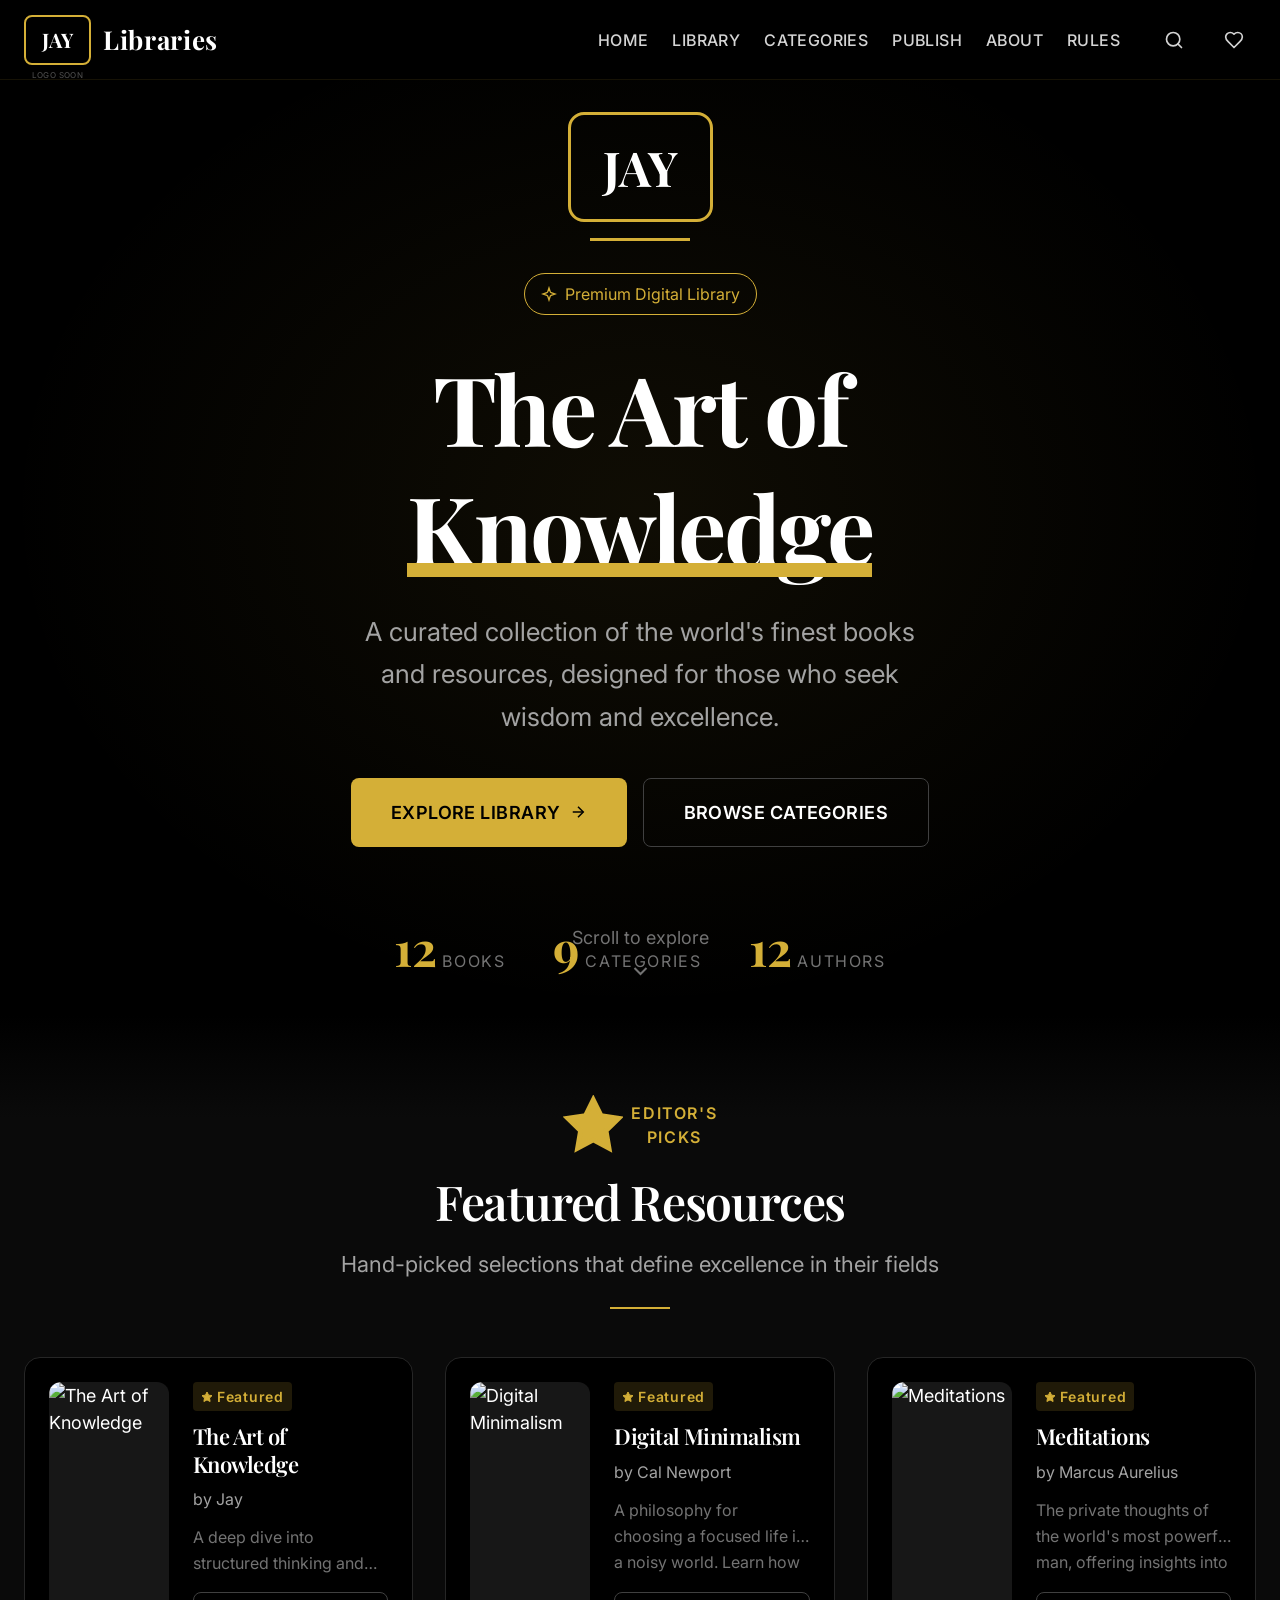
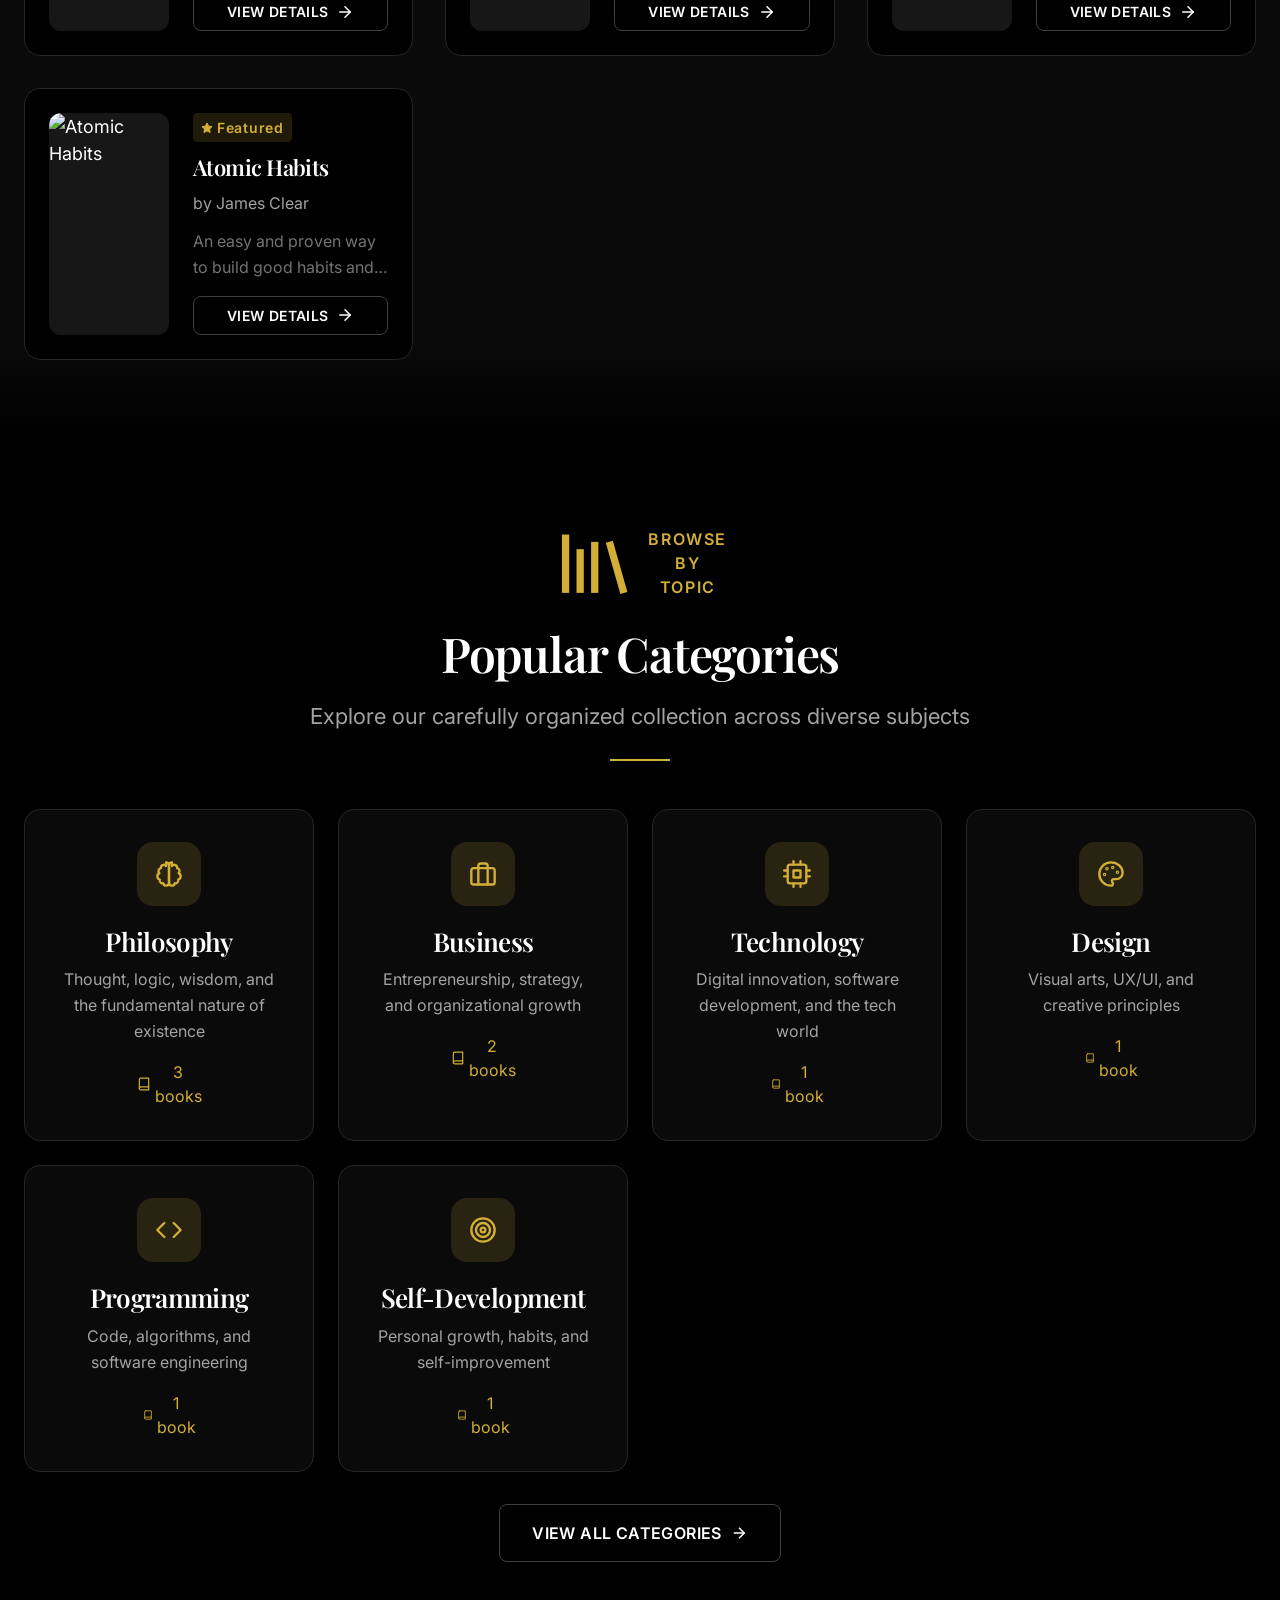
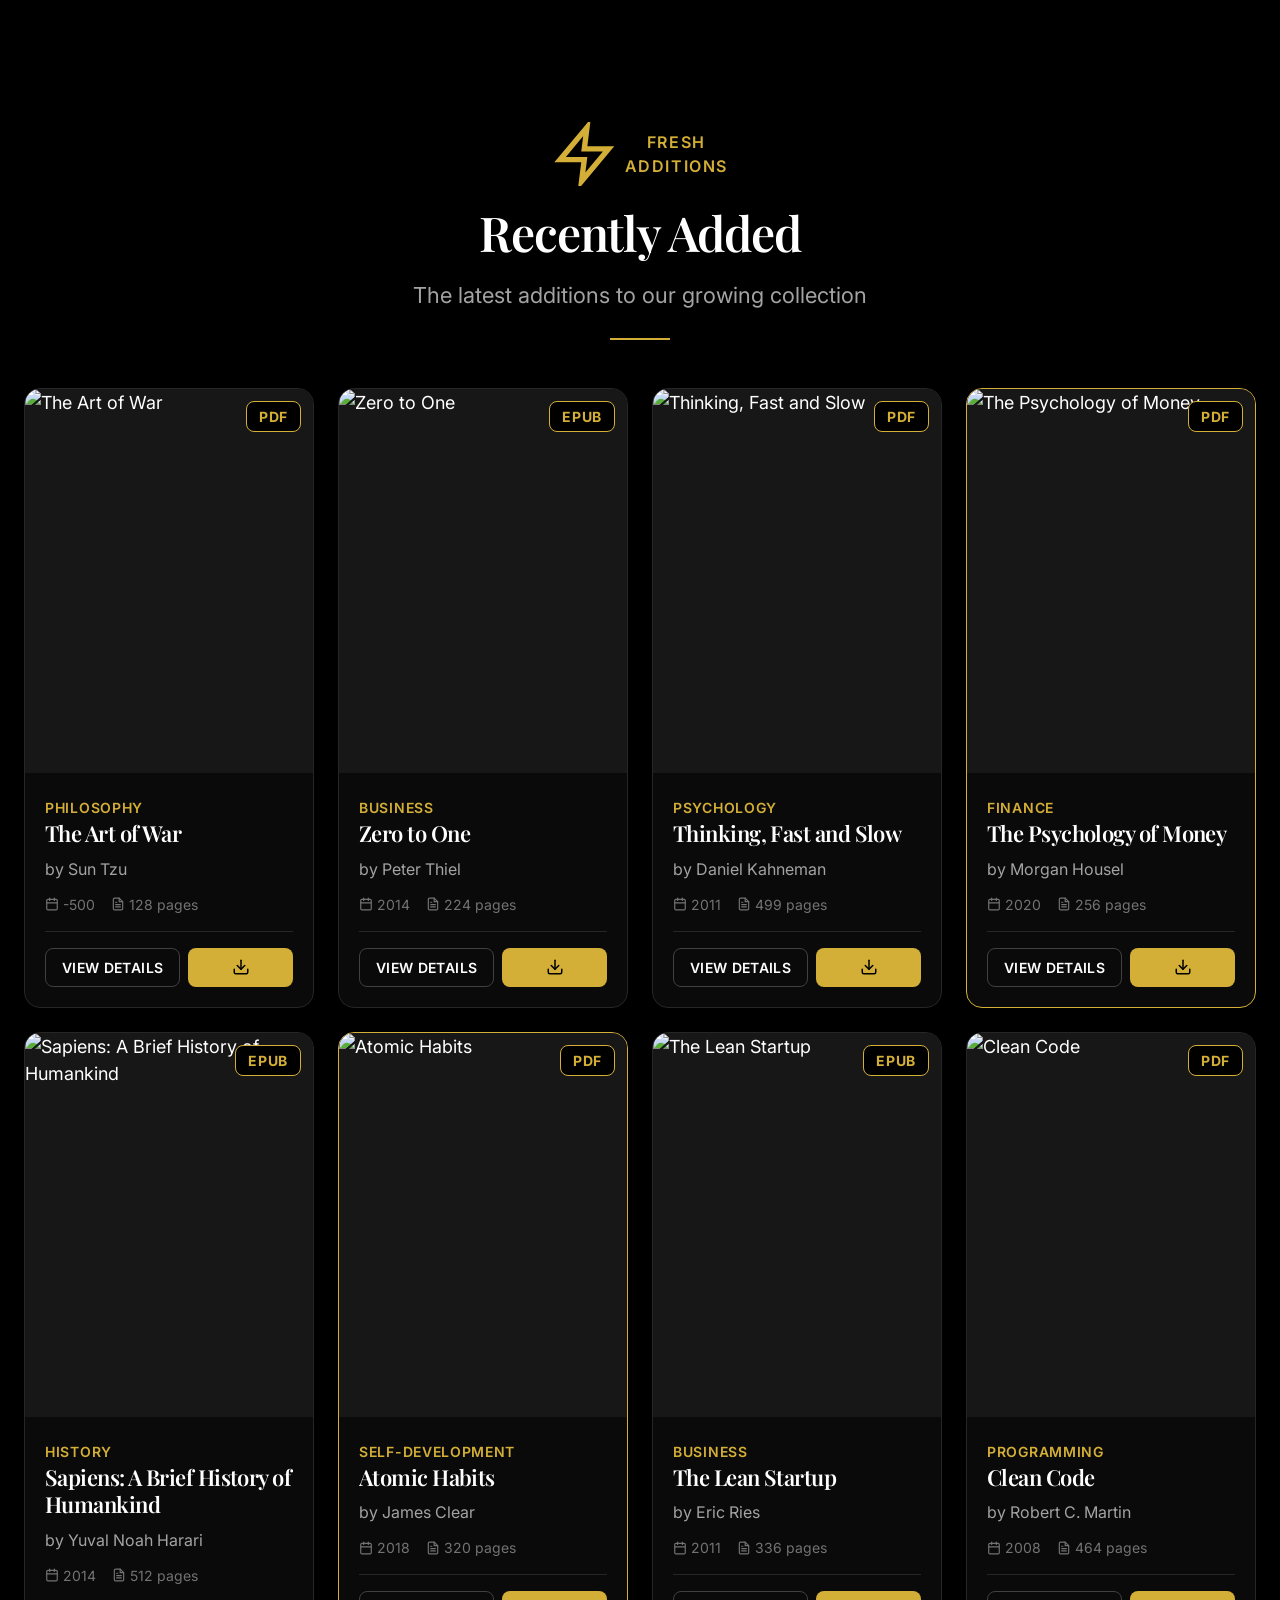
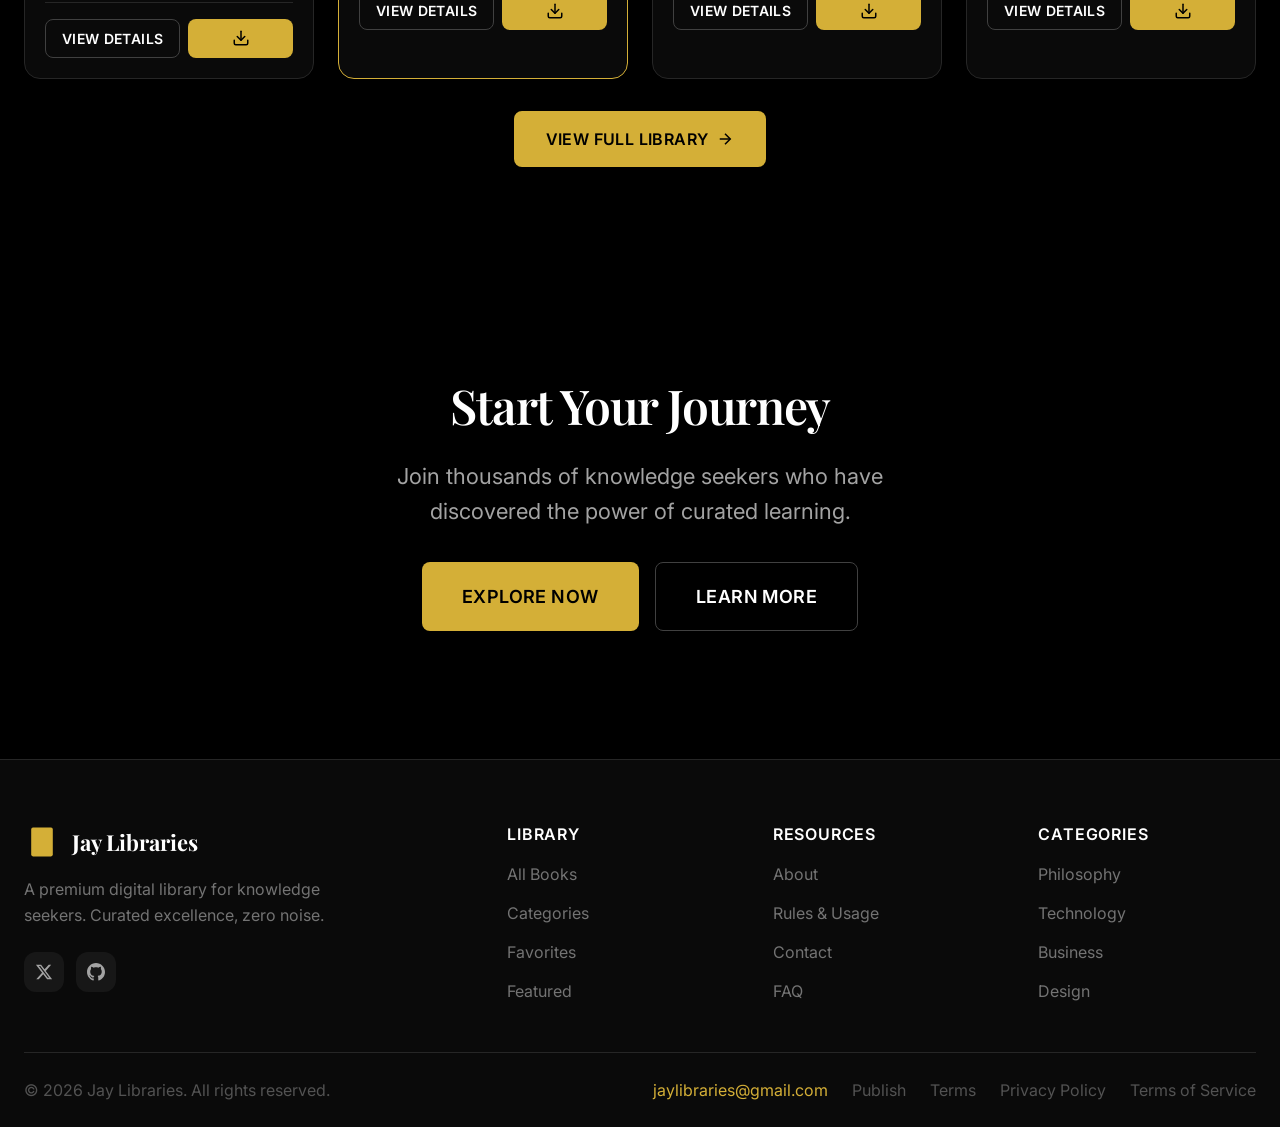
==== commit 02f95b4a: "Update index.html" ====
--- a/index.html
+++ b/index.html
@@ -14,7 +14,7 @@
   <meta property="og:url" content="https://jaylibraries.com">
   
   <!-- Favicon -->
-  <link rel="icon" type="image/svg+xml" href="/assets/icons/favicon.svg">
+  <link rel="icon" type="image/svg+xml" href="assets/icons/favicon.svg">
   
   <!-- Fonts -->
   <link rel="preconnect" href="https://fonts.googleapis.com">
@@ -22,7 +22,7 @@
   <link href="https://fonts.googleapis.com/css2?family=Inter:wght@400;500;600;700&family=Playfair+Display:wght@500;600;700&display=swap" rel="stylesheet">
   
   <!-- Styles -->
-  <link rel="stylesheet" href="/assets/css/style.css">
+  <link rel="stylesheet" href="assets/css/style.css">
   
   <title>Jay Libraries - Premium Digital Library</title>
 </head>
@@ -31,20 +31,25 @@
   <header class="header">
     <div class="container header-inner">
       <a href="index.html" class="logo">
-        <svg class="logo-icon" viewBox="0 0 40 40" fill="currentColor">
-          <path d="M8 6a2 2 0 0 1 2-2h20a2 2 0 0 1 2 2v28a2 2 0 0 1-2 2H10a2 2 0 0 1-2-2V6z"/>
-          <path d="M12 10h16M12 16h16M12 22h10" stroke="#000" stroke-width="2" stroke-linecap="round"/>
-        </svg>
-        <span class="logo-text">Jay <span>Libraries</span></span>
+  <!-- Logo Placeholder System -->
+  <div style="display: flex; align-items: center; gap: 12px;">
+    <div style="padding: 8px 16px; border: 2px solid var(--color-accent); border-radius: 8px; position: relative;">
+      <span style="font-family: var(--font-serif); font-weight: 700; font-size: 1.25rem; color: var(--color-secondary);">JAY</span>
+      <!-- Small "logo coming soon" indicator -->
+      <span style="position: absolute; bottom: -18px; left: 50%; transform: translateX(-50%); font-size: 8px; color: var(--gray-600); white-space: nowrap; letter-spacing: 0.05em;">LOGO SOON</span>
+    </div>
+    <span class="logo-text">Libraries</span>
+  </div>
       </a>
 
       <nav class="nav">
         <ul class="nav-list">
-          <li><a href="index.html" class="nav-link active">Home</a></li>
-          <li><a href="library.html" class="nav-link">Library</a></li>
-          <li><a href="categories.html" class="nav-link">Categories</a></li>
-          <li><a href="about.html" class="nav-link">About</a></li>
-          <li><a href="rules.html" class="nav-link">Rules</a></li>
+  <li><a href="index.html" class="nav-link">Home</a></li>
+  <li><a href="library.html" class="nav-link">Library</a></li>
+  <li><a href="categories.html" class="nav-link">Categories</a></li>
+  <li><a href="publish.html" class="nav-link">Publish</a></li>
+  <li><a href="about.html" class="nav-link">About</a></li>
+  <li><a href="rules.html" class="nav-link">Rules</a></li>
         </ul>
 
         <div class="nav-actions">
@@ -83,6 +88,13 @@
     <!-- Hero Section -->
     <section class="hero">
       <div class="hero-content">
+        <!-- In hero-content, before the hero-badge -->
+<div style="margin-bottom: 32px;">
+  <div style="display: inline-flex; align-items: center; justify-content: center; padding: 16px 32px; border: 3px solid var(--color-accent); border-radius: 16px;">
+    <span style="font-family: var(--font-serif); font-weight: 700; font-size: 3rem; color: var(--color-secondary);">JAY</span>
+  </div>
+  <div style="width: 100px; height: 3px; background: var(--color-accent); margin: 16px auto;"></div>
+</div>
         <span class="hero-badge">
           <svg xmlns="http://www.w3.org/2000/svg" viewBox="0 0 24 24" fill="none" stroke="currentColor" stroke-width="2"><path d="m12 3-1.912 5.813a2 2 0 0 1-1.275 1.275L3 12l5.813 1.912a2 2 0 0 1 1.275 1.275L12 21l1.912-5.813a2 2 0 0 1 1.275-1.275L21 12l-5.813-1.912a2 2 0 0 1-1.275-1.275L12 3Z"/></svg>
           Premium Digital Library
@@ -287,8 +299,11 @@
       </div>
 
       <div class="footer-bottom">
-        <p>&copy; 2024 Jay Libraries. All rights reserved.</p>
+        <p>&copy; 2026 Jay Libraries. All rights reserved.</p>
         <div class="footer-bottom-links">
+          <a href="mailto:jaylibraries@gmail.com" style="color: var(--color-accent);">jaylibraries@gmail.com</a>
+          <a href="publish.html">Publish</a>
+          <a href="rules.html">Terms</a>
           <a href="#">Privacy Policy</a>
           <a href="#">Terms of Service</a>
         </div>
